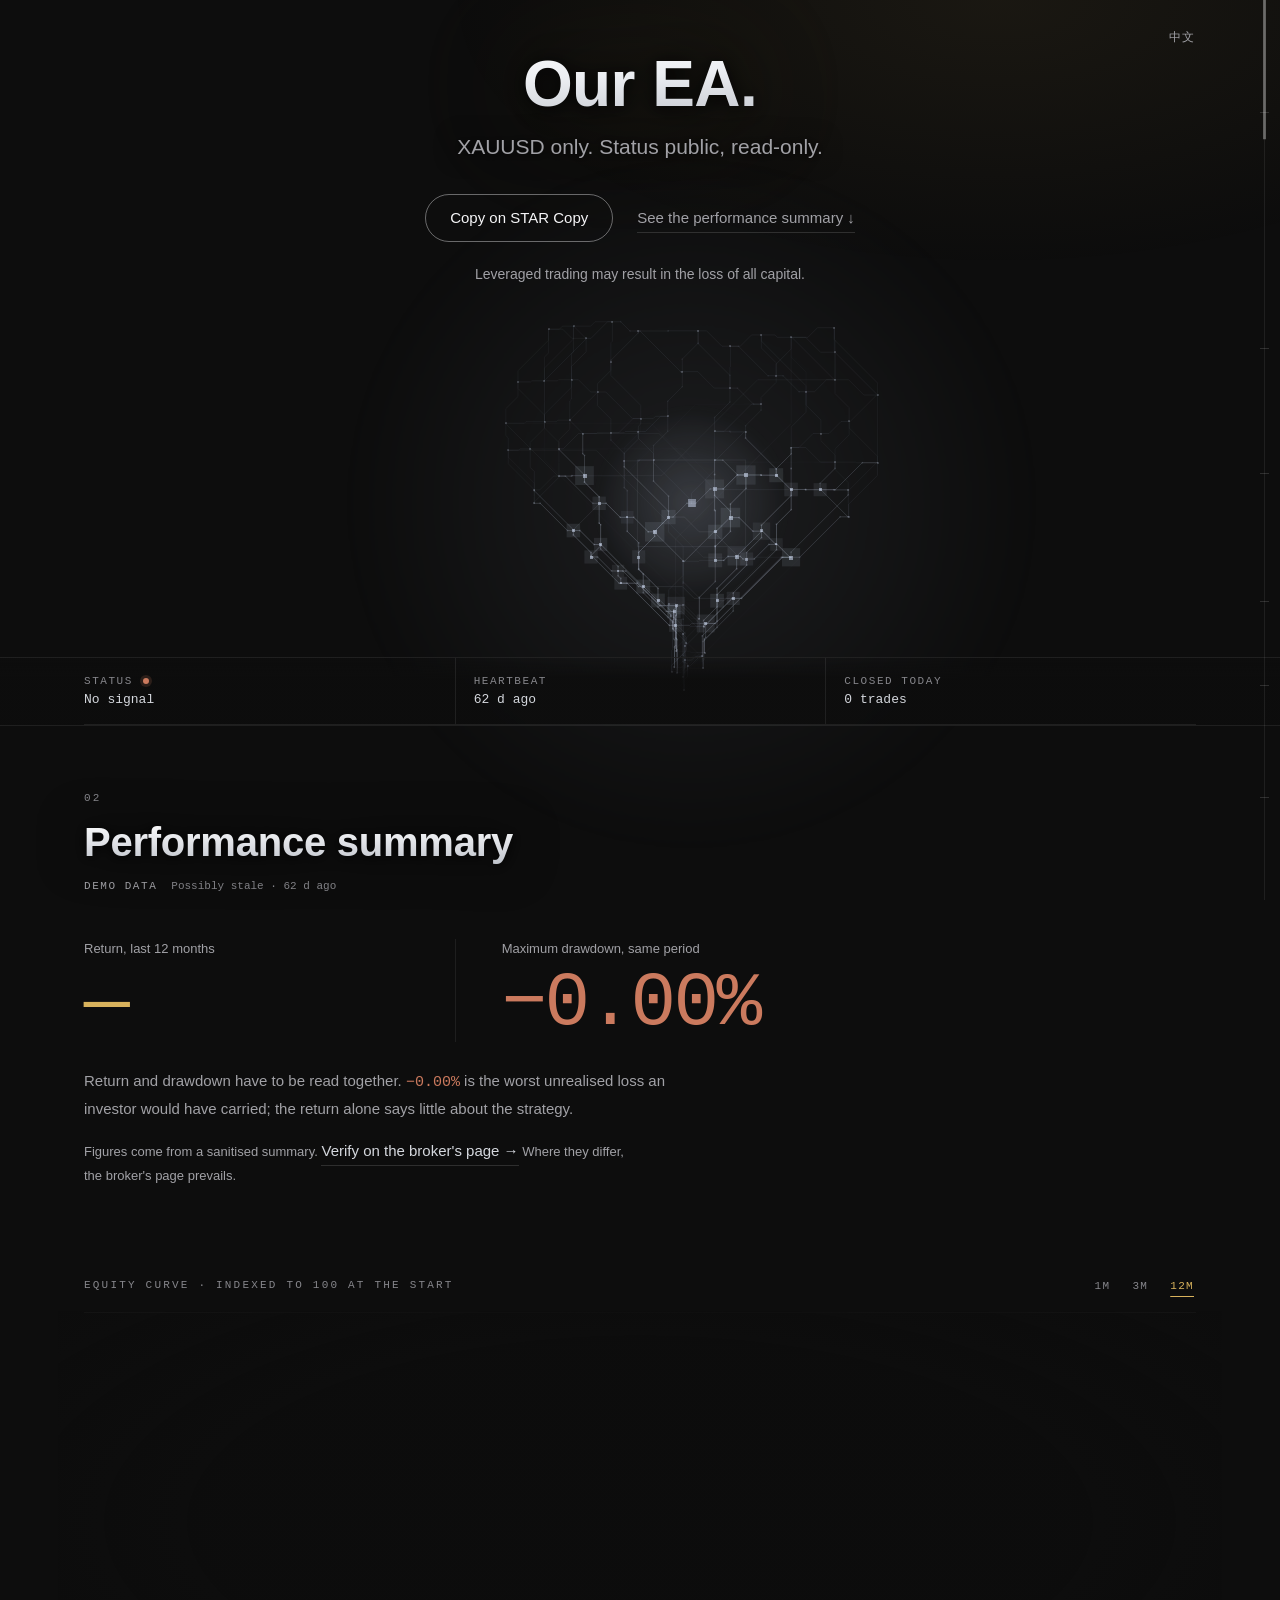
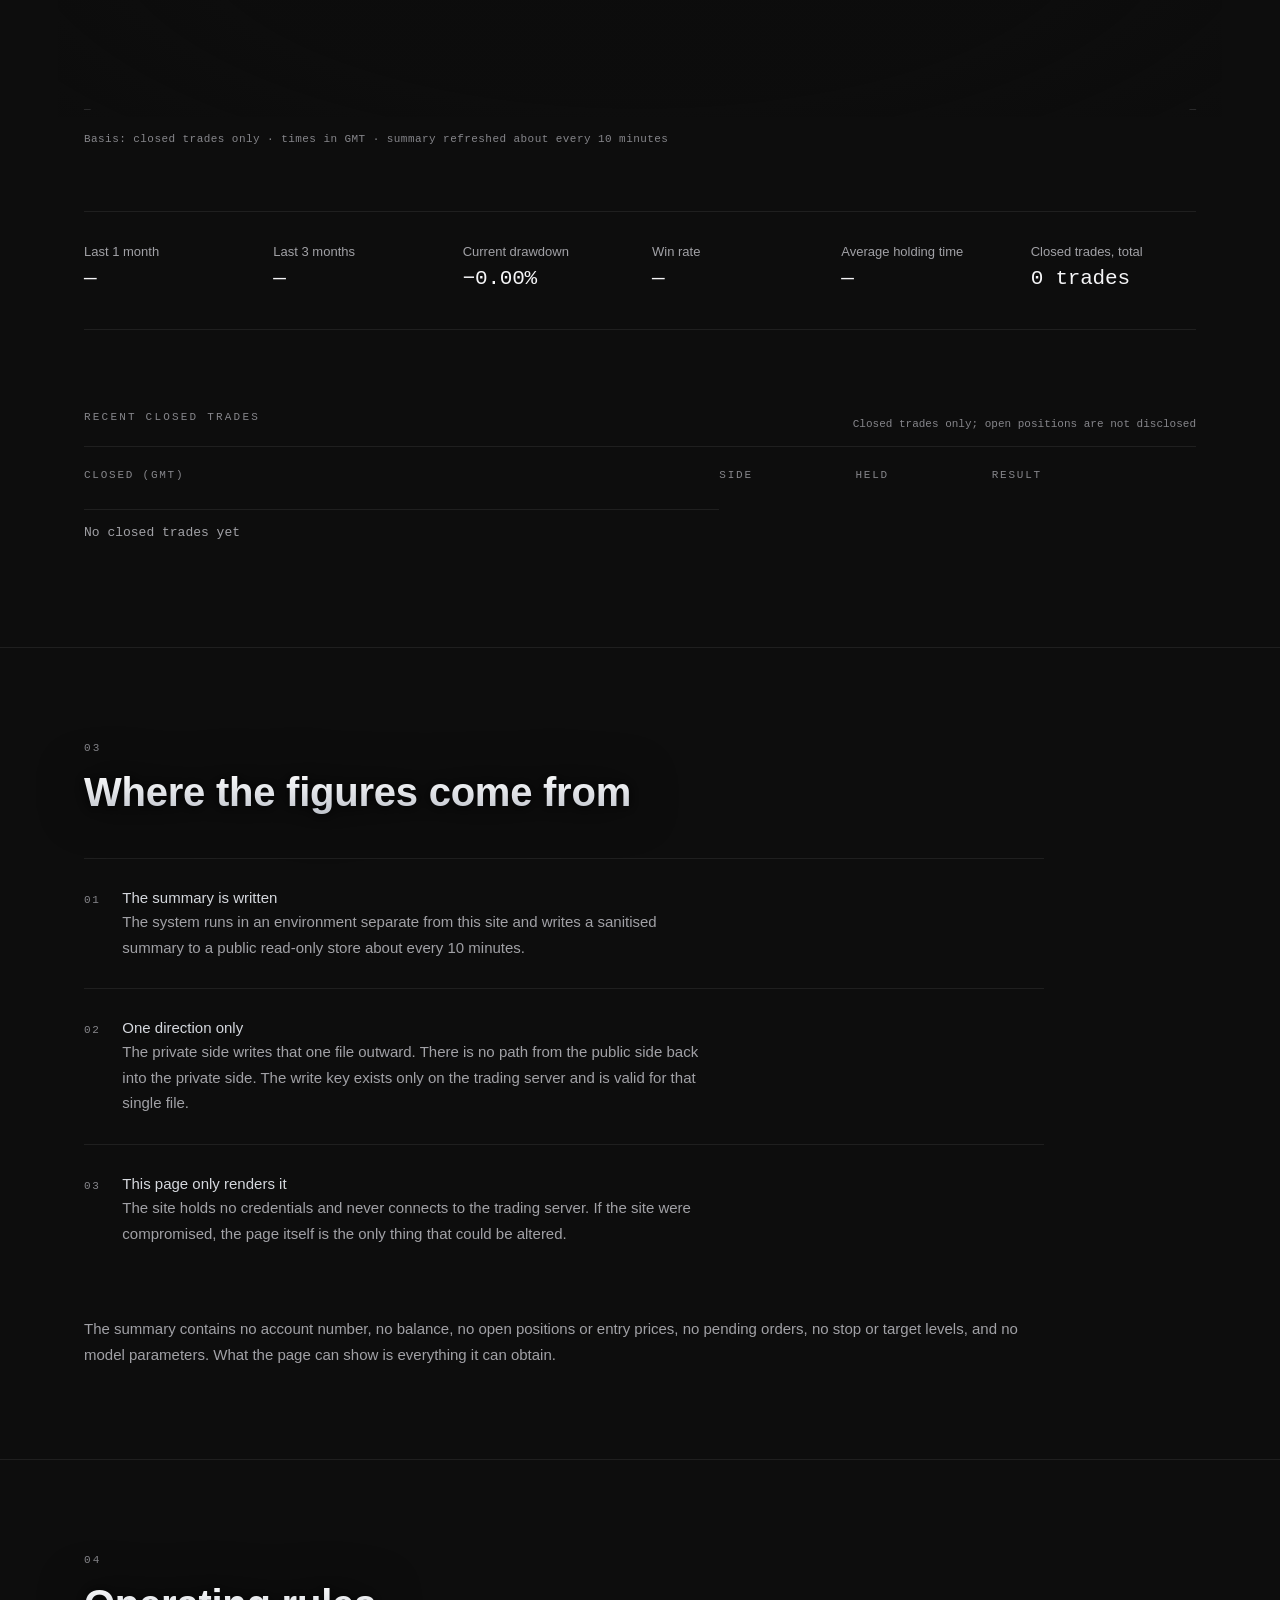
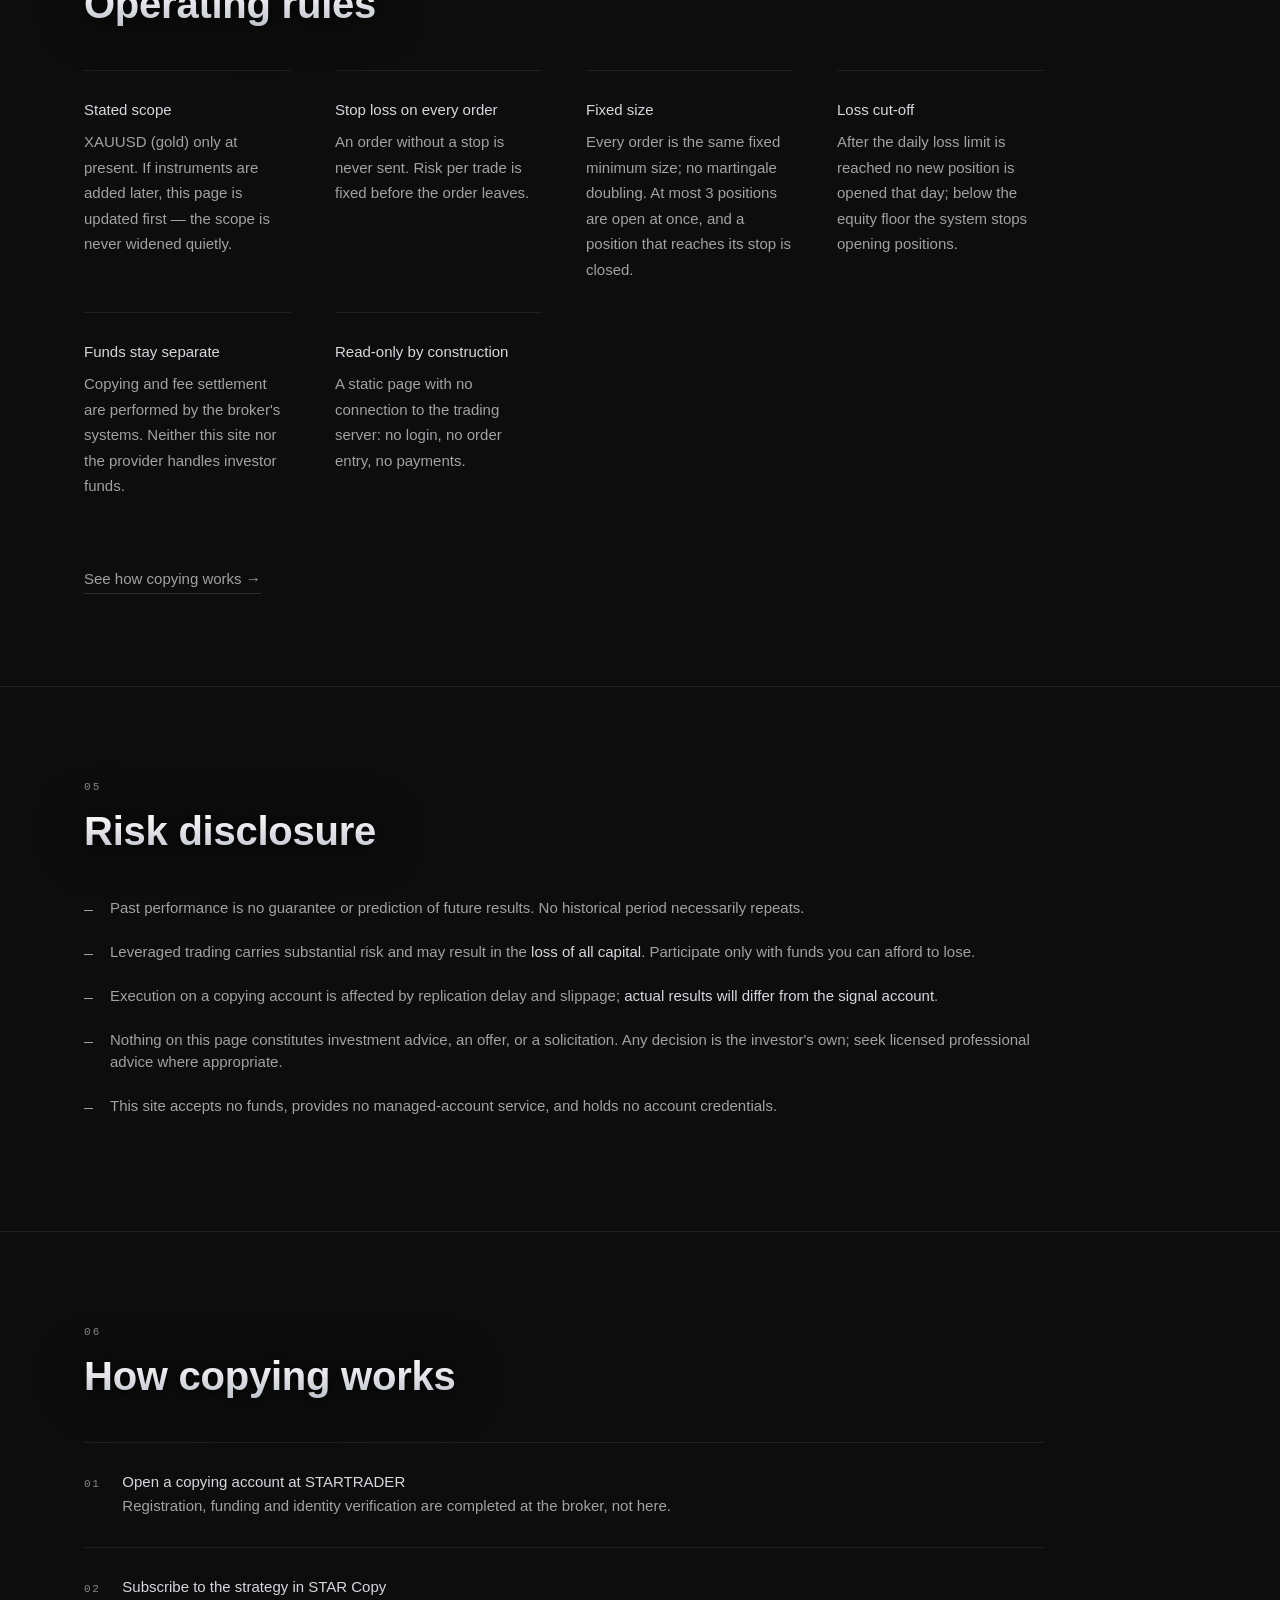
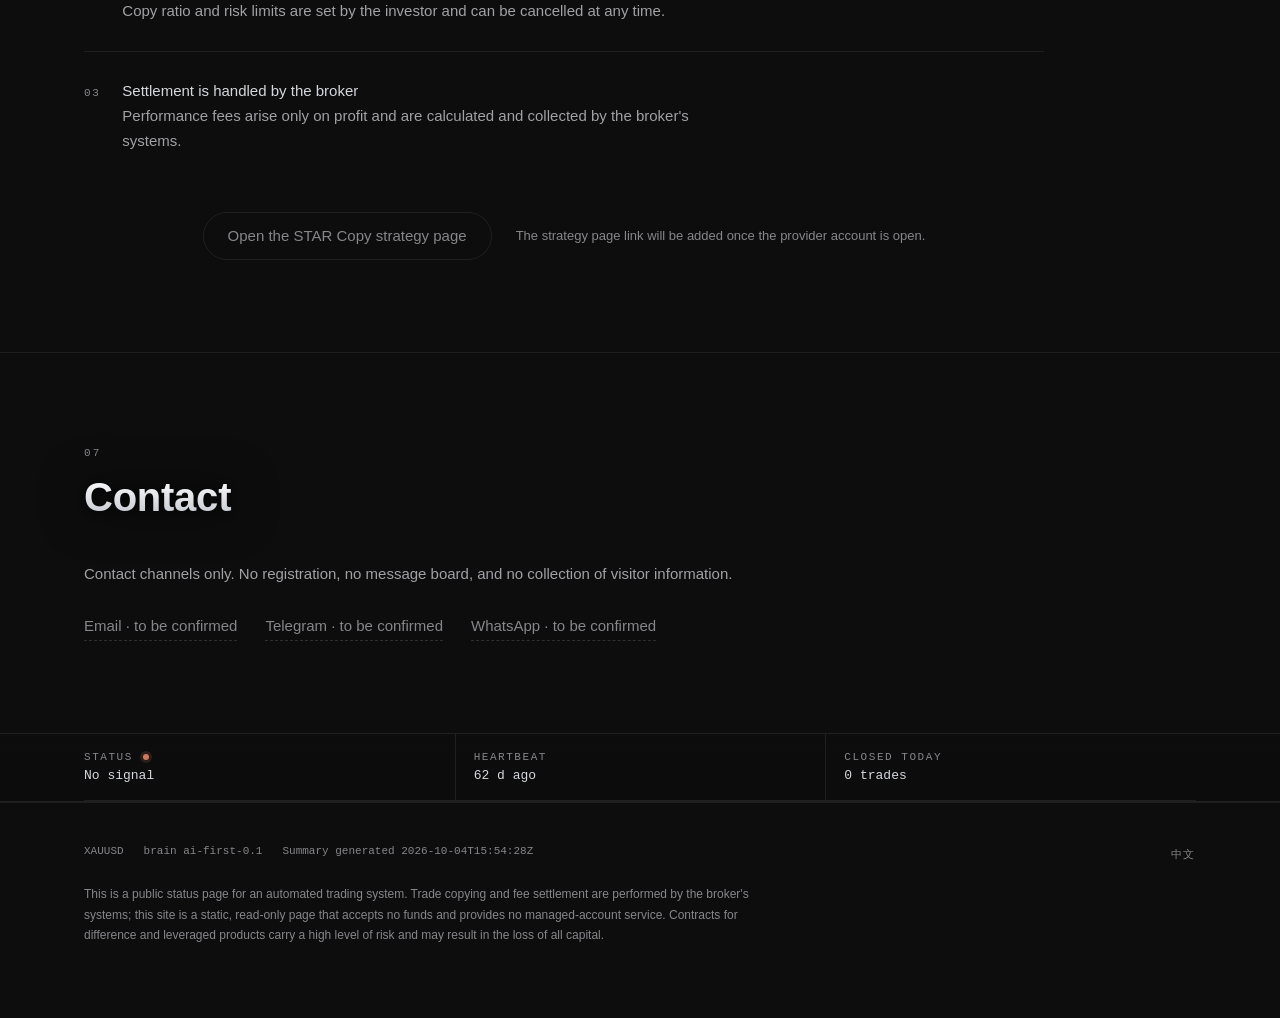
==== en/index.html @ 9f049740 "Showcase site (experimental): static page + real demo-account status Static page (zh + en), no build" ====
<!DOCTYPE html>
<html lang="en" data-status="../data/status.json">
<head>
<meta charset="utf-8">
<meta name="viewport" content="width=device-width, initial-scale=1, viewport-fit=cover">
<title>XAUUSD Automated Trading System — Status and Performance Summary</title>
<meta name="description" content="Public status page for an automated trading system that trades XAUUSD only: operating status, performance summary and copy-trading access.">
<meta name="robots" content="noindex">
<meta name="color-scheme" content="dark">
<link rel="alternate" hreflang="zh-Hans" href="https://thomas992001.github.io/rion-eawebsite/">
<link rel="alternate" hreflang="en" href="https://thomas992001.github.io/rion-eawebsite/en/">
<link rel="icon" href="data:image/svg+xml,%3Csvg xmlns='http://www.w3.org/2000/svg' viewBox='0 0 32 32'%3E%3Crect x='7' y='7' width='18' height='18' fill='none' stroke='%23e8bb4a' stroke-width='2'/%3E%3Crect x='14' y='14' width='4' height='4' fill='%23e8bb4a'/%3E%3C/svg%3E">
<meta property="og:type" content="website">
<meta property="og:site_name" content="XAUUSD Automated Trading System">
<meta property="og:title" content="Our EA.">
<meta property="og:description" content="XAUUSD only. Status public, read-only.">
<meta property="og:locale" content="en_US">
<meta property="og:locale:alternate" content="zh_CN">
<!-- 上线前改成绝对地址（见 DEPLOY.md）：og:url 与 og:image 必须是完整 https:// 链接 -->
<meta property="og:url" content="https://thomas992001.github.io/rion-eawebsite/en/">
<meta property="og:image" content="https://thomas992001.github.io/rion-eawebsite/assets/share.png">
<meta property="og:image:width" content="1200">
<meta property="og:image:height" content="630">
<meta name="twitter:card" content="summary_large_image">
<script>
/* Two safety nets, inline so they run even if assets/app.js never does:
   1. the scroll-reveal only hides content when JS is actually running;
   2. if the reveal machinery has not started in 2.5s, show everything. */
document.documentElement.className += " js is-loading";
setTimeout(function () {
  if (!window.__revealReady) document.documentElement.className += " reveal-all";
}, 2500);
</script>
<link rel="stylesheet" href="../assets/style.css">
</head>
<body>

<canvas id="core" class="net" aria-hidden="true"></canvas>
<div class="rail" id="rail" aria-hidden="true">
  <span class="rail-line"></span>
  <span class="rail-thumb"></span>
  <span class="rail-at"></span>
</div>

<main id="top">

  <section class="hero">
    <div class="wrap hero-in">
      <p class="lang-row"><a class="lang" href="../" hreflang="zh-Hans">中文</a></p>
      <h1>Our EA.</h1>
      <p class="sub">XAUUSD only. Status public, read-only.</p>

      <p class="acts">
        <a class="btn" id="heroCopyBtn" href="#follow">Copy on STAR Copy</a>
        <a class="link" href="#performance">See the performance summary ↓</a>
      </p>
      <p class="warn">Leveraged trading may result in the loss of all capital.</p>
    </div>

    <div class="strip">
      <div class="wrap strip-in">
        <div><span>Status <i id="stateDot" class="dot" aria-hidden="true"></i></span><b id="teleState">—</b></div>
        <div><span>Heartbeat</span><b id="teleBeat">—</b></div>
        <div><span>Closed today</span><b id="teleToday">—</b></div>
      </div>
    </div>
  </section>

  <section id="performance" class="s reveal">
    <div class="wrap">
      <div class="s-head">
        <p class="eyebrow">02</p>
        <h2 class="s-title">Performance summary</h2>
        <p class="s-meta"><span id="sourceBadge2" class="src">—</span><span id="updatedAgo">Updated —</span></p>
      </div>
      <noscript><p class="noscript-note">The figures below are filled in by the browser after it reads the summary file. JavaScript is disabled, so every number reads “—”. The explanations, operating rules and risk disclosure on this page are unaffected.</p></noscript>
      <p class="demo-inline" id="demoInline" hidden>The figures below are placeholder data. They are not a live or simulated trading record.</p>

      <div class="figures">
        <div class="fig stag">
          <span class="fig-k">Return, last 12 months</span>
          <span class="fig-v gold" id="ret12">—</span>
        </div>
        <div class="fig stag">
          <span class="fig-k">Maximum drawdown, same period</span>
          <span class="fig-v down" id="maxdd">—</span>
        </div>
      </div>

      <p class="bind stag">
        Return and drawdown have to be read together. <em id="bindDD">—</em> is the worst unrealised loss an
        investor would have carried; the return alone says little about the strategy.
      </p>

      <p class="verify stag">
        Figures come from a sanitised summary. <a id="verifyLink" class="link" href="#follow">Verify on the broker's page →</a>
        Where they differ, the broker's page prevails.
      </p>

      <div class="chart stag">
        <div class="chart-head">
          <span class="kicker">Equity curve · indexed to 100 at the start</span>
          <span class="seg" role="group" aria-label="Time range">
            <button type="button" data-range="21">1M</button>
            <button type="button" data-range="63">3M</button>
            <button type="button" data-range="0" class="is-on">12M</button>
          </span>
        </div>
        <div class="chart-wrap" id="chartWrap">
          <svg id="equityChart" role="img" aria-label="Equity curve"></svg>
          <div class="chart-tip" id="chartTip" hidden></div>
        </div>
        <div class="sr-only" id="chartTable"></div>
        <div class="chart-foot">
          <span id="axisStart">—</span>
          <span id="axisEnd">—</span>
        </div>
        <p class="scope">Basis: closed trades only · times in GMT · summary refreshed about every 10 minutes</p>
      </div>

      <div class="row stag">
        <div><span>Last 1 month</span><b id="ret1">—</b></div>
        <div><span>Last 3 months</span><b id="ret3">—</b></div>
        <div><span>Current drawdown</span><b id="curdd">—</b></div>
        <div><span>Win rate</span><b id="winrate">—</b></div>
        <div><span>Average holding time</span><b id="avghold">—</b></div>
        <div><span>Closed trades, total</span><b id="trades">—</b></div>
      </div>

      <div class="ledger stag">
        <div class="chart-head">
          <span class="kicker">Recent closed trades</span>
          <span class="s-meta">Closed trades only; open positions are not disclosed</span>
        </div>
        <table class="trades">
          <thead>
            <tr><th>Closed (GMT)</th><th>Side</th><th>Held</th><th class="r">Result</th></tr>
          </thead>
          <tbody id="tradesBody">
            <tr class="sk-row"><td><span class="sk"></span></td><td><span class="sk"></span></td><td><span class="sk"></span></td><td class="r"><span class="sk"></span></td></tr>
            <tr class="sk-row"><td><span class="sk"></span></td><td><span class="sk"></span></td><td><span class="sk"></span></td><td class="r"><span class="sk"></span></td></tr>
            <tr class="sk-row"><td><span class="sk"></span></td><td><span class="sk"></span></td><td><span class="sk"></span></td><td class="r"><span class="sk"></span></td></tr>
            <tr class="sk-row"><td><span class="sk"></span></td><td><span class="sk"></span></td><td><span class="sk"></span></td><td class="r"><span class="sk"></span></td></tr>
          </tbody>
        </table>
      </div>
    </div>
  </section>

  <section id="chain" class="s reveal">
    <div class="wrap">
      <div class="s-head"><p class="eyebrow">03</p>
        <h2 class="s-title">Where the figures come from</h2></div>
      <ol class="chain">
        <li class="stag"><span>01</span><div><b>The summary is written</b><p>The system runs in an environment separate from this site and writes a sanitised summary to a public read-only store about every 10 minutes.</p></div></li>
        <li class="stag"><span>02</span><div><b>One direction only</b><p>The private side writes that one file outward. There is no path from the public side back into the private side. The write key exists only on the trading server and is valid for that single file.</p></div></li>
        <li class="stag"><span>03</span><div><b>This page only renders it</b><p>The site holds no credentials and never connects to the trading server. If the site were compromised, the page itself is the only thing that could be altered.</p></div></li>
      </ol>
      <p class="note">
        The summary contains no account number, no balance, no open positions or entry prices, no pending orders,
        no stop or target levels, and no model parameters. What the page can show is everything it can obtain.
      </p>
    </div>
  </section>

  <section id="how" class="s reveal">
    <div class="wrap">
      <div class="s-head"><p class="eyebrow">04</p>
        <h2 class="s-title">Operating rules</h2></div>
      <div class="cols">
        <div class="col stag"><b>Stated scope</b><p>XAUUSD (gold) only at present. If instruments are added later, this page is updated first — the scope is never widened quietly.</p></div>
        <div class="col stag"><b>Stop loss on every order</b><p>An order without a stop is never sent. Risk per trade is fixed before the order leaves.</p></div>
        <!-- Pending Thomas's confirmation: this is a claim about strategy behaviour. -->
        <div class="col stag"><b>Fixed size</b><p>Every order is the same fixed minimum size; no martingale doubling. At most 3 positions are open at once, and a position that reaches its stop is closed.</p></div>
        <div class="col stag"><b>Loss cut-off</b><p>After the daily loss limit is reached no new position is opened that day; below the equity floor the system stops opening positions.</p></div>
        <div class="col stag"><b>Funds stay separate</b><p>Copying and fee settlement are performed by the broker's systems. Neither this site nor the provider handles investor funds.</p></div>
        <div class="col stag"><b>Read-only by construction</b><p>A static page with no connection to the trading server: no login, no order entry, no payments.</p></div>
      </div>
      <p class="next stag"><a class="link" href="#follow">See how copying works →</a></p>
    </div>
  </section>

  <section id="risk" class="s reveal">
    <div class="wrap">
      <div class="s-head"><p class="eyebrow">05</p>
        <h2 class="s-title">Risk disclosure</h2></div>
      <ul class="risks">
        <li class="stag">Past performance is no guarantee or prediction of future results. No historical period necessarily repeats.</li>
        <li class="stag">Leveraged trading carries substantial risk and may result in the <em>loss of all capital</em>. Participate only with funds you can afford to lose.</li>
        <li class="stag">Execution on a copying account is affected by replication delay and slippage; <em>actual results will differ from the signal account</em>.</li>
        <li class="stag">Nothing on this page constitutes investment advice, an offer, or a solicitation. Any decision is the investor's own; seek licensed professional advice where appropriate.</li>
        <li class="stag">This site accepts no funds, provides no managed-account service, and holds no account credentials.</li>
      </ul>
    </div>
  </section>

  <section id="follow" class="s reveal">
    <div class="wrap">
      <div class="s-head"><p class="eyebrow">06</p>
        <h2 class="s-title">How copying works</h2></div>
      <ol class="steps">
        <li class="stag"><span>01</span><div><b>Open a copying account at STARTRADER</b><p>Registration, funding and identity verification are completed at the broker, not here.</p></div></li>
        <li class="stag"><span>02</span><div><b>Subscribe to the strategy in STAR Copy</b><p>Copy ratio and risk limits are set by the investor and can be cancelled at any time.</p></div></li>
        <li class="stag"><span>03</span><div><b>Settlement is handled by the broker</b><p>Performance fees arise only on profit and are calculated and collected by the broker's systems.</p></div></li>
      </ol>
      <p class="acts">
        <a class="btn" id="copyBtn" aria-disabled="true" tabindex="-1">Open the STAR Copy strategy page</a>
        <span class="note-inline" id="copyBtnNote">The strategy page link will be added once the provider account is open.</span>
      </p>
    </div>
  </section>

  <section id="contact" class="s reveal">
    <div class="wrap">
      <div class="s-head"><p class="eyebrow">07</p>
        <h2 class="s-title">Contact</h2></div>
      <p class="lede-sm">Contact channels only. No registration, no message board, and no collection of visitor information.</p>
      <p class="chips" id="contacts">
        <span class="pending">Email · to be confirmed</span>
        <span class="pending">Telegram · to be confirmed</span>
        <span class="pending">WhatsApp · to be confirmed</span>
      </p>
    </div>
  </section>

  <!-- Read to the end: the last thing before the legal footer is that it is
       still running, not a disclaimer. Same live values as the hero strip. -->
  <div class="strip strip-end">
    <div class="wrap strip-in">
      <div><span>Status <i class="dot" data-mirror="stateDot" aria-hidden="true"></i></span><b data-mirror="teleState">—</b></div>
      <div><span>Heartbeat</span><b data-mirror="teleBeat">—</b></div>
      <div><span>Closed today</span><b data-mirror="teleToday">—</b></div>
    </div>
  </div>

</main>

<footer class="foot">
  <div class="wrap">
    <p class="foot-row">
      <span id="footSymbol">XAUUSD</span>
      <span id="footVersion">brain —</span>
      <span id="footGenerated">Summary generated —</span>
      <a class="lang" href="../" hreflang="zh-Hans">中文</a>
    </p>
    <p class="foot-legal">
      This is a public status page for an automated trading system. Trade copying and fee settlement are performed by
      the broker's systems; this site is a static, read-only page that accepts no funds and provides no managed-account
      service. Contracts for difference and leveraged products carry a high level of risk and may result in the loss of
      all capital.
    </p>
  </div>
</footer>

<script src="../assets/core.js"></script>
<script src="../assets/app.js"></script>
</body>
</html>
---- assets/style.css ----
/* RionEA99 showcase.
   Rules taken from measuring linear.app / stripe.com / numer.ai / xtxmarkets.com:
   - separation comes from space and hairlines, not from boxes (their bordered
     block ratio is 4.6–16.7%; boxes were 46.5% here before this pass)
   - hairlines are neutral white at 6–10%, never tinted with the accent colour
   - display type is large, light and tightly leaded (line-height ~1.1, not 1.3)
   - the accent colour appears a handful of times, not on every edge
   - one thing moves on its own (the module); everything else moves on input */

:root {
  /* Not pure black: bright text on #000 produces halation -- the glow that
     makes glyphs bleed -- and it is worse for astigmatic readers. Material's
     dark theme recommends #121212 for the same reason; #0d0d0d keeps more of
     the depth this page wants while taking the edge off. Contrast barely
     moves: body text goes 8.16:1 -> 7.71:1, still well past AA. */
  --ink:       #0d0d0d;
  --paper:     #f5f5f7;
  --paper-2:   #d5d8de;   /* sub-heads: bright, but not as bright as display type */
  --mute:      #a1a1a6;
  --faint:     #86868b;   /* Apple's tertiary grey */
  --rule:      rgba(245, 245, 247, 0.14);
  --rule-soft: rgba(245, 245, 247, 0.08);
  --gold:      #d8b25c;   /* 41° / 62% / 60% — gold without the signal-yellow glare */
  --gold-hi:   #e5c47a;   /* hover: brighter, not paler */
  --gold-soft: #e3cf9f;   /* champagne highlight */
  --down:      #cb7a5e;
  --wrap:      1160px;
  --font: -apple-system, BlinkMacSystemFont, "Segoe UI", "PingFang SC",
          "Hiragino Sans GB", "Microsoft YaHei", "Noto Sans SC", sans-serif;
  --mono: ui-monospace, SFMono-Regular, "SF Mono", Menlo, Consolas, monospace;
}

* { box-sizing: border-box; }
html { -webkit-text-size-adjust: 100%; scroll-behavior: smooth; }

body {
  margin: 0;
  background: var(--ink);
  color: var(--paper);
  font-family: var(--font);
  font-size: 17px;
  line-height: 1.47;
  -webkit-font-smoothing: antialiased;
  overflow-x: hidden;
}
/* The faint gold wash at the top right used to be the body's own background
   with `background-attachment: fixed`. That property is a known scroll-jank
   source in Chromium: a page containing a fixed-attachment background is
   scrolled on the main thread (kHasBackgroundAttachmentFixedObjects), and the
   main thread here is already running a 60fps canvas -- so every wheel step
   had to queue behind a frame. iOS ignores `fixed` altogether and would have
   stretched the gradient over the whole document. A fixed pseudo-element gets
   its own compositor layer: same picture, scrolled off the main thread. */
body::before {
  content: ""; position: fixed; inset: 0; z-index: -1; pointer-events: none;
  background: radial-gradient(70% 48% at 78% 0%, rgba(200, 163, 80, .07), transparent 62%);
}

@media (prefers-reduced-motion: reduce) {
  html { scroll-behavior: auto; }
  *, *::before, *::after { animation: none !important; transition-duration: .001ms !important; }
  .reveal, .stag, .hero-in > * { opacity: 1 !important; transform: none !important; }
}

a { color: inherit; text-decoration: none; }
h1, h2, h3 { margin: 0; font-weight: 400; }
p { margin: 0; }
em { font-style: normal; color: var(--paper-2); }

.wrap { width: 100%; max-width: var(--wrap); margin: 0 auto; padding: 0 24px; }

/* small monospace labels do the work that boxes used to do */
.kicker {
  font-family: var(--mono); font-size: 11px; font-weight: 400;
  letter-spacing: .2em; text-transform: uppercase; color: var(--faint);
}

/* ---------- status dot and labels (the top bar is gone) ---------- */
.src { font-family: var(--mono); font-size: 11px; letter-spacing: .14em; color: var(--mute); }
/* LIVE is the real thing, so it carries the brand colour; BACKTEST is the
   category most easily mistaken for real, so it is flagged, not celebrated */
.src.is-live { color: var(--gold); }
.src.is-demo { color: var(--mute); }
.src.is-backtest { color: var(--down); }
.lang {
  font-family: var(--mono); font-size: inherit; letter-spacing: .14em;
  color: var(--faint); border-bottom: 1px solid transparent;
  transition: color .2s ease, border-color .2s ease;
}
.lang:hover { color: var(--gold); border-color: var(--gold); }
.foot-row .lang { margin-left: auto; font-size: 11px; display: inline-block; padding: 4px 0; }
.kicker .lang { color: var(--mute); }
/* An English reader landing on a Chinese page needs this before anything
   else, and at 11px in the faintest grey it sat at the bottom of what can be
   found without searching. One point larger and one tier brighter: still a
   corner detail to everyone who does not need it, findable by the one who does.
   It is in the conventional place, which is most of what discoverability is. */
.lang-row {
  display: flex; justify-content: flex-end; align-items: center;
  height: 24px; font-size: 12px; margin-right: -10px;
}
.lang-row .lang { color: var(--mute); }
.lang-row .lang { display: inline-block; line-height: 24px; padding: 0 10px; }

.dot {
  display: inline-block; width: 6px; height: 6px; border-radius: 50%;
  background: var(--faint); vertical-align: middle; margin-left: 2px;
}
.dot.is-online { background: var(--gold); animation: beat 3s ease-out infinite; }
.dot.is-idle { background: var(--mute); }
.dot.is-halted { background: var(--down); }
.dot.is-lost { background: var(--down); box-shadow: 0 0 0 3px rgba(203, 122, 94, .16); }
@keyframes beat {
  0%   { box-shadow: 0 0 0 0 rgba(200, 163, 80, .45); }
  70%  { box-shadow: 0 0 0 7px rgba(200, 163, 80, 0); }
  100% { box-shadow: 0 0 0 0 rgba(200, 163, 80, 0); }
}

/* ---------- hero ---------- */
.hero {
  position: relative; display: flex; flex-direction: column;
  padding-top: 26px;
}
/* the net is the page's background, fixed behind everything */
.net { position: fixed; inset: 0; z-index: 0; pointer-events: none; }
/* Hidden only while JS is running, because JS is what will reveal it: core.js
   adds .is-lit once it knows the real state, or after 1.2s regardless. Without
   the .js gate a browser with scripting off would get a permanently blank hero. */
.js .net { opacity: 0; transition: opacity .4s ease; }
.js .net.is-lit { opacity: 1; }
@media (prefers-reduced-motion: reduce) { .js .net { transition: none; } }
/* everything else sits above it; the top bar keeps its own sticky stacking */
main, .foot { position: relative; z-index: 1; }
.hero-in { position: relative; z-index: 2; text-align: center; padding-bottom: 372px; }
.hero-in > * { opacity: 0; animation: rise .95s cubic-bezier(.2, .7, .2, 1) forwards; }
.hero-in > *:nth-child(1) { animation-delay: .06s; }
.hero-in > *:nth-child(2) { animation-delay: .16s; }
.hero-in > *:nth-child(3) { animation-delay: .30s; }
.hero-in > *:nth-child(4) { animation-delay: .44s; }
.hero-in > *:nth-child(5) { animation-delay: .54s; }
.hero-in > *:nth-child(6) { animation-delay: .64s; }
@keyframes rise { from { opacity: 0; transform: translate3d(0, 18px, 0); } to { opacity: 1; transform: none; } }

h1 {
  margin: 0 0 14px;
  font-size: clamp(38px, 6.6vw, 64px);
  font-weight: 600;
  line-height: 1.07;
  letter-spacing: -0.009em;
  text-wrap: balance;
  /* not flat white: a shallow top-to-bottom fall from white to silver, and a
     dark halo that pushes the net's traces away from the glyph edges */
  background: linear-gradient(177deg, #ffffff 0%, #eceef2 42%, #b3b7c0 100%);
  -webkit-background-clip: text; background-clip: text;
  color: transparent;
  filter: drop-shadow(0 2px 9px rgba(0, 0, 0, .9))
          drop-shadow(0 0 34px rgba(0, 0, 0, .7))
          drop-shadow(0 0 60px rgba(200, 163, 80, .12));
}
@supports not (background-clip: text) { h1 { color: #f0f1f4; } }
/* measured on apple.com.cn: CJK display type is 600 weight, line-height 1.09,
   letter-spacing 0 — the negative tracking Latin wants would crowd it */
html[lang^="zh"] h1 { letter-spacing: 0; line-height: 1.09; }
html[lang^="zh"] .risks li,
html[lang^="zh"] .col p,
html[lang^="zh"] .steps p,
html[lang^="zh"] .chain p,
html[lang^="zh"] .note,
html[lang^="zh"] .bind { line-height: 1.72; }
.quiet { color: var(--mute); }
.sub {
  font-size: clamp(19px, 2.1vw, 21px); line-height: 1.43; color: var(--mute);
  max-width: 30em; margin: 0 auto 32px;
  text-shadow: 0 1px 10px rgba(0, 0, 0, .95), 0 0 26px rgba(0, 0, 0, .7);
}

/* Measured against the rest of the page, this line came last: 12px in the
   faintest grey gave it a visual weight (luminance x size) of 2.9, against 4.7
   for body copy and 34.7 for the headline -- the lowest of anything on the
   first screen, for the only early risk signal there is. 15px in --mute puts
   it at 5.4, just above body copy, where a leveraged-trading warning belongs.
   Contrast goes from 5.80:1 to 8.16:1 at the same time. */
.warn { margin-top: 22px; font-size: 14px; color: var(--mute); }
.lede-sm { color: var(--mute); font-size: 15px; max-width: 44em; }
.acts { display: flex; flex-wrap: wrap; align-items: center; justify-content: center; gap: 14px 24px; margin-top: 30px; }
.acts .link { color: var(--mute); }
.acts .link:hover { color: var(--paper); }
/* the one mid-page path to the action; a link so the primary button stays
   the only button */
.next { margin-top: 36px; font-size: 15px; }
.next .link { color: var(--mute); }
.next .link:hover { color: var(--paper); }
/* the closing beat, before the legal footer: same strip as the hero, so the
   last impression is the same live readout the page opened with */
.strip-end { border-bottom: 1px solid var(--rule-soft); }

.btn {
  display: inline-flex; align-items: center; justify-content: center;
  height: 48px; padding: 0 24px;
  border-radius: 999px; color: var(--paper);
  /* 48px height matches Stripe's primary CTA exactly, so the size is not the
     problem; weight and padding were. Measured: Apple 14px/400 with 21px
     padding, Stripe 16px/400 with 24px. At 500 this was the heaviest of the
     three on both counts. */
  font-size: 15px; font-weight: 400;
  /* Outlined, not filled. The off-white fill was the brightest object on the
     first screen -- brighter than the heart it sits above, which is the thing
     the screen is for. Apple's buttons on a dark product page are a line of
     text; the product owns the light. This keeps the pill (still unmistakably
     the one button) and gives the brightness back to the heart. Border at
     40% white: 3.4:1 against the page, over the 3:1 a control boundary needs. */
  background: transparent;
  border: 1px solid rgba(245, 245, 247, .40);
  transition: border-color .2s ease, background .2s ease, transform .2s ease;
}
.btn:hover {
  border-color: rgba(245, 245, 247, .75);
  background: rgba(245, 245, 247, .05);
  transform: translateY(-1px);
}
.btn:active { transform: translateY(0); }
.btn[aria-disabled="true"] {
  border-color: var(--rule-soft); color: var(--faint); background: transparent; cursor: not-allowed;
}
.btn[aria-disabled="true"]:hover { transform: none; border-color: var(--rule-soft); background: transparent; }
.link {
  display: inline-block; color: var(--paper-2); font-size: 15px;
  border-bottom: 1px solid var(--rule); padding: 3px 0;
  transition: color .2s ease, border-color .2s ease;
}
.link:hover { color: var(--gold); border-color: var(--gold); }

/* the status strip: hairlines, no container */
.strip {
  position: relative; z-index: 2; margin-top: 0;
  border-top: 1px solid var(--rule-soft);
  /* the net runs behind this band; fade it out so the labels stay readable */
  background: linear-gradient(180deg, rgba(13, 13, 13, 0), rgba(13, 13, 13, .88) 30%, rgba(13, 13, 13, .88));
}
.strip-in { display: grid; grid-template-columns: repeat(3, 1fr); }
.strip-in > div {
  padding: 15px 18px; border-bottom: 1px solid var(--rule-soft);
  display: flex; flex-direction: column; gap: 1px; min-width: 0;
}
.strip-in > div:first-child { padding-left: 0; }
.strip-in > div + div { border-left: 1px solid var(--rule-soft); }
.strip-in span {
  font-family: var(--mono); font-size: 11px; letter-spacing: .14em;
  text-transform: uppercase; color: var(--faint);
  white-space: nowrap; overflow: hidden; text-overflow: ellipsis;
}
.strip-in b {
  font-family: var(--mono); font-size: 13px; font-weight: 400; color: var(--paper-2);
  white-space: nowrap; overflow: hidden; text-overflow: ellipsis;
  transition: color .4s ease;
}
.strip-in b.is-upd { color: var(--gold); }

/* ---------- sections ---------- */
.s { padding: 92px 0; border-top: 1px solid var(--rule-soft); }
#performance { padding-top: 64px; }
/* Apple's opener (small eyebrow, large title) but left-ranged: the content
   below is tables and figures, and scanning them needs a left rail */
.s-head { margin-bottom: 44px; }
.eyebrow {
  font-family: var(--mono); font-size: 11px; letter-spacing: .2em;
  color: var(--faint); margin-bottom: 14px;
}
.s-title {
  font-size: clamp(28px, 3.6vw, 40px); font-weight: 600;
  line-height: 1.1; letter-spacing: -0.006em;
  background: linear-gradient(180deg, #ffffff 0%, #e4e6ea 46%, #bfc3cb 100%);
  -webkit-background-clip: text; background-clip: text;
  color: transparent;
  filter: drop-shadow(0 1px 6px rgba(0, 0, 0, .85)) drop-shadow(0 0 22px rgba(0, 0, 0, .6));
}
@supports not (background-clip: text) { .s-title { color: #eceef2; } }
html[lang^="zh"] .s-title { letter-spacing: 0; line-height: 1.16; }
.s-meta {
  display: flex; align-items: baseline; gap: 14px;
  margin-top: 14px; font-family: var(--mono); font-size: 11px; color: var(--faint);
}
/* The explanatory copy -- where the figures come from, what the system will
   and will not do, how copying works -- was 13px on a desktop: one pixel above
   the legal footer, three below the headings. Text set at fine-print size is
   read as fine print, which is the exact opposite of what this copy is for.
   15px is a clear step above the footer and matches what a phone already gets.
   Line lengths stay in the CJK comfort band (~40 characters). */
.note { margin-top: 42px; max-width: 40em; font-size: 15px; line-height: 1.7; color: var(--mute); }

/* the drawdown restated inside a sentence, so the two numbers cannot be
   mentally separated; and a demo marker sitting with the numbers, not only
   in a banner people have learned to skip */
.bind {
  margin-top: 26px; max-width: 42em; font-size: 15px; color: var(--mute); line-height: 1.72;
}
.bind em { color: var(--down); font-family: var(--mono); font-size: 15px; }
.verify { margin-top: 16px; max-width: 42em; font-size: 13px; color: var(--mute); }
.demo-inline {
  margin-bottom: 22px; font-size: 15px; color: var(--mute);
  padding-left: 13px; border-left: 2px solid rgba(200, 163, 80, .55);
}
.demo-inline[hidden] { display: none; }
.note-inline { font-size: 13px; color: var(--faint); }

/* how the numbers are counted, stated before the numbers */
.scope {
  margin: 14px 0 0; font-family: var(--mono); font-size: 11px;
  letter-spacing: .04em; color: var(--faint);
}

.js .reveal { opacity: 0; transition: opacity .5s ease; }
.reveal.is-in { opacity: 1; }
.js .stag { opacity: 0; transform: translate3d(0, 14px, 0); transition: opacity .8s ease, transform .8s cubic-bezier(.2, .7, .2, 1); }
/* if the reveal machinery never started, show everything rather than nothing */
.reveal-all .reveal, .reveal-all .stag { opacity: 1 !important; transform: none !important; }
.is-in .stag { opacity: 1; transform: none; }
.is-in .stag:nth-child(1) { transition-delay: .04s; }
.is-in .stag:nth-child(2) { transition-delay: .12s; }
.is-in .stag:nth-child(3) { transition-delay: .20s; }
.is-in .stag:nth-child(4) { transition-delay: .28s; }
.is-in .stag:nth-child(5) { transition-delay: .36s; }
.is-in .stag:nth-child(6) { transition-delay: .44s; }

/* ---------- the two numbers ---------- */
.figures { display: grid; grid-template-columns: 1fr; gap: 34px 0; }
.fig { display: flex; flex-direction: column; gap: 8px; }
.fig-k { font-size: 13px; color: var(--mute); }
.fig-v {
  font-family: var(--mono); font-size: clamp(40px, 8.4vw, 76px); font-weight: 400;
  line-height: 1; letter-spacing: -0.035em; font-variant-numeric: tabular-nums;
}
.fig-v.gold { color: var(--gold); }
.fig-v.down { color: var(--down); }

/* ---------- chart ---------- */
.chart { margin-top: 88px; }
.chart-head {
  display: flex; flex-wrap: wrap; align-items: center; justify-content: space-between;
  gap: 12px; padding-bottom: 14px; border-bottom: 1px solid var(--rule-soft);
}
/* Tinted pills were the one component that looked borrowed from a dashboard.
   Everything else on this page marks state with a hairline, not a fill -- the
   language link, the focus ring, the rules between rows -- so the switcher
   does the same: text, and a one-pixel underline under the active one. Gold
   stays: the current range is one of the three things gold is allowed to mean. */
.seg { display: inline-flex; gap: 18px; }
.seg button {
  appearance: none; -webkit-appearance: none; background: none; border: 0; cursor: pointer;
  font-family: var(--mono); font-size: 11px; letter-spacing: .12em;
  color: var(--faint); padding: 6px 2px;
  text-decoration: underline; text-decoration-color: transparent;
  text-decoration-thickness: 1px; text-underline-offset: 7px;
  transition: color .2s ease, text-decoration-color .2s ease;
}
.seg button:hover { color: var(--mute); }
.seg button.is-on { color: var(--gold); text-decoration-color: var(--gold); }
/* pan-y, not auto: the crosshair is driven by pointermove, and with `auto` a
   finger dragging sideways across the curve is swallowed by the browser's own
   scroll gesture -- so on a phone the readout that a desktop gets on hover
   simply never appeared. Vertical drags still scroll the page. */
.chart-wrap {
  position: relative; height: 240px; margin-top: 18px;
  touch-action: pan-y; -webkit-user-select: none; user-select: none;
}
/* hold the background net back behind the curve, with no hard edge */
.chart-wrap::before {
  content: ""; position: absolute; inset: -20px -26px -26px -26px; pointer-events: none;
  background: radial-gradient(88% 104% at 50% 52%,
    rgba(13, 13, 13, .95) 42%, rgba(13, 13, 13, .62) 76%, rgba(13, 13, 13, 0) 100%);
}
#equityChart { position: absolute; inset: 0; width: 100%; height: 100%; display: block; z-index: 1; }
.chart-foot {
  display: flex; justify-content: space-between; margin-top: 10px;
  font-family: var(--mono); font-size: 11px; color: var(--faint);
}
.chart-tip[hidden] { display: none; }
.chart-tip {
  position: absolute; z-index: 3; pointer-events: none;
  display: flex; flex-direction: column;
  padding: 8px 11px; background: #212124; border-left: 2px solid var(--gold);
  font-family: var(--mono); font-size: 11px; line-height: 1.55; white-space: nowrap;
}
.tip-d { color: var(--faint); }
.tip-v { color: var(--gold-soft); }
.tip-dd { color: var(--down); }

/* ---------- secondary numbers ---------- */
.row {
  display: grid; grid-template-columns: repeat(2, 1fr); gap: 30px 20px;
  margin-top: 64px; padding: 30px 0 34px;
  border-top: 1px solid var(--rule-soft); border-bottom: 1px solid var(--rule-soft);
}
.row > div { display: flex; flex-direction: column; gap: 3px; }
.row > div span { font-size: 13px; color: var(--mute); }
.row > div b {
  font-family: var(--mono); font-size: 21px; font-weight: 400;
  letter-spacing: -0.01em; font-variant-numeric: tabular-nums;
}

/* ---------- ledger ---------- */
.ledger { margin-top: 72px; }
.trades { width: 100%; border-collapse: collapse; margin-top: 4px; }
.trades th {
  font-family: var(--mono); font-size: 11px; font-weight: 400;
  letter-spacing: .16em; text-transform: uppercase; color: var(--faint);
  text-align: left; padding: 16px 0 12px;
}
.trades td {
  font-family: var(--mono); font-size: 13px; color: var(--mute);
  padding: 13px 0; border-top: 1px solid var(--rule-soft);
}
.trades tbody tr { opacity: 0; animation: rise .5s cubic-bezier(.2, .7, .2, 1) forwards; animation-delay: calc(var(--i, 0) * 45ms); }
.trades tbody tr:hover td { color: var(--paper-2); }
.r { text-align: right; }
.buy { color: var(--paper-2); }
.sell { color: var(--mute); }
.pos { color: var(--gold-soft); }
.neg { color: var(--down); }

/* ---------- columns, steps, risks, contacts ---------- */
.cols { display: grid; grid-template-columns: 1fr; }
.col { padding: 26px 0; border-top: 1px solid var(--rule-soft); }
.col b { display: block; font-size: 15px; font-weight: 500; margin-bottom: 8px; color: var(--paper-2); }
.col p { font-size: 15px; line-height: 1.7; color: var(--mute); max-width: 26em; }

.steps, .chain { list-style: none; margin: 0; padding: 0; }
.steps li, .chain li { display: flex; gap: 22px; padding: 28px 0; border-top: 1px solid var(--rule-soft); }
.steps li > span, .chain li > span {
  font-family: var(--mono); font-size: 11px; letter-spacing: .14em;
  color: var(--faint); padding-top: 5px; flex: none;
}
.steps b, .chain b { display: block; font-size: 15px; font-weight: 500; color: var(--paper-2); }
.steps p, .chain p { font-size: 15px; line-height: 1.7; color: var(--mute); max-width: 40em; }

.risks { list-style: none; margin: 0; padding: 0; max-width: 48em; }
.risks li {
  position: relative; padding: 0 0 22px 26px;
  font-size: 15px; color: var(--mute);
}
.risks li::before {
  content: ""; position: absolute; left: 0; top: 13px;
  width: 9px; height: 1px; background: var(--mute);
}

.chips { display: flex; flex-wrap: wrap; gap: 10px 28px; margin-top: 30px; font-size: 15px; }
.chips a { border-bottom: 1px solid var(--rule); padding-bottom: 3px; transition: color .2s ease, border-color .2s ease; }
.chips a:hover { color: var(--gold); border-color: var(--gold); }
.chips .pending { color: var(--faint); border-bottom: 1px dashed var(--rule); padding-bottom: 3px; }

/* ---------- foot ---------- */
.foot { padding: 40px 0 72px; border-top: 1px solid var(--rule-soft); }
.foot-row {
  display: flex; flex-wrap: wrap; gap: 20px; margin-bottom: 16px;
  font-family: var(--mono); font-size: 11px; color: var(--faint);
}
.foot-legal { font-size: 12px; color: var(--faint); max-width: 56em; line-height: 1.72; }

/* ---------- wider screens ---------- */
@media (min-width: 720px) {
  .row { grid-template-columns: repeat(3, 1fr); gap: 34px 24px; }
  .cols { grid-template-columns: repeat(2, 1fr); column-gap: 40px; }
  .col { padding: 28px 0 30px; }
  .chart-wrap { height: 300px; }
  .figures { grid-template-columns: repeat(2, 1fr); align-items: end; }
  .fig + .fig { padding-left: 46px; border-left: 1px solid var(--rule-soft); }
  .fig-note { grid-column: 1 / -1; margin-top: 12px; }
}
@media (min-width: 1000px) {
  .row { grid-template-columns: repeat(6, 1fr); gap: 0 24px; }
  .cols { grid-template-columns: repeat(4, 1fr); column-gap: 44px; }
  .chart-wrap { height: 360px; }
  .figures { grid-template-columns: 1fr 1fr 1fr; }
  .fig-note { grid-column: 3; margin-top: 0; padding-left: 46px; }
}

/* ---------- phones (kept last: these override the base rules) ---------- */
/* ---------- scroll snap ----------
   A flick should come to rest on a section rather than halfway between two.

   `proximity`, never `mandatory`: section 02 is 1.86 screens on a desktop and
   2.49 on a phone, and mandatory snapping would drag the reader around while
   they are trying to read the figures -- the one screen where that is least
   forgivable. Proximity only engages when the scroll settles near a boundary,
   so a long section still scrolls freely.

   The scroll is never hijacked in JS. Intercepting the wheel breaks keyboard
   paging, find-in-page and dragging the scrollbar, and it makes some people
   motion sick; no amount of polish is worth that. */
/* Which blocks become pages is decided at runtime (see pageSnap in app.js):
   the blocks are not all one height and they reflow with the viewport, so a
   hand-picked list is wrong on some screen somewhere. Until JS has chosen,
   and whenever it cannot find a safe set, this stays `proximity`. */
/* No scrollbar. It also reclaims the gutter, which is why the page used to
   report a scrollWidth 6px wider than its clientWidth. Scrolling itself is
   untouched: wheel, trackpad, touch, keyboard and find-in-page all work, and
   the snap points below are the wayfinding the bar used to provide. */
/* The progress rail that replaces it. Hiding the scrollbar took away the one
   thing telling a reader how far through a 5700px page they are, and with the
   scroll damped and nothing snapping there is no other cue left.

   A bare bar would give the position back and nothing else. The page is
   already built as numbered sections, so the rail carries that structure: a
   hairline the whole document sits on, a tick where each section begins, and
   the number of the section being read. It answers "how far" and "how much is
   left" and "which part is this" with one glance, and it is gone a second
   after the scrolling stops.

   Neutral throughout. Gold on this page means live, actionable or positive --
   wayfinding is none of those, and a fourth use would start to dilute it. */
.rail {
  position: fixed; top: 0; right: 0; width: 52px; height: 100vh;
  z-index: 3; pointer-events: none;
  opacity: 0; transition: opacity .5s ease;
}
.rail.is-on { opacity: 1; transition-duration: .18s; }

.rail-line {                                  /* the whole document */
  position: absolute; top: 0; right: 15px; width: 1px; height: 100%;
  background: var(--rule-soft);
}
.rail-tick {                                  /* where each section begins */
  position: absolute; right: 11px; width: 9px; height: 1px;
  background: var(--rule);
}
.rail-thumb {                                 /* the part on screen */
  position: absolute; top: 0; right: 14px; width: 3px; height: 100vh;
  background: var(--paper); opacity: .34;
  transform-origin: top; will-change: transform;
}
.rail-at {                                    /* the section being read */
  position: absolute; top: 0; right: 26px;
  font-family: var(--mono); font-size: 10px; letter-spacing: .16em;
  line-height: 14px; color: var(--faint);
  white-space: nowrap; will-change: transform;
}

@media (prefers-reduced-motion: reduce) { .rail { transition: none; } }
/* a phone has no room beside the column, and no cursor to explain the rail */
@media (max-width: 640px) {
  .rail { width: 10px; }
  .rail-line, .rail-tick, .rail-at { display: none; }
  .rail-thumb { right: 3px; width: 2px; }
}

html { scrollbar-width: none; -ms-overflow-style: none; }
html::-webkit-scrollbar, body::-webkit-scrollbar { width: 0; height: 0; display: none; }

html { scroll-snap-type: y proximity; }
html.snap-pages { scroll-snap-type: y mandatory; }
.snap { scroll-snap-align: start; }
/* No `scroll-snap-stop: always`. With 12 pages on a phone it forced a stop on
   every flick, so the page jumped constantly and there is no CSS property that
   slows a snap down -- the duration is the browser's. Without it a gentle
   flick still lands on the next page and a firmer one can travel. */
@media (prefers-reduced-motion: reduce) {
  html, html.snap-pages { scroll-snap-type: none; }
}

/* ---------- loading state ----------
   Before the summary lands every figure reads "—". That is the page's honest
   "no data" mark, and it is right for a browser with no scripts -- but on a
   slow connection it is also the first thing anyone sees, for a second or
   two, and it reads as broken rather than arriving. While the first fetch is
   in flight the fields hold their shape as faint blocks instead, sized in em
   to roughly what will land in them, so nothing jumps when it does. They
   breathe on the same slow rhythm as everything else here; under reduced
   motion they hold still. Gated on .js: no scripts, no skeletons, just the
   honest dashes. app.js drops the class on the first render, on the cached
   path, on total failure, and by a timer if none of those ever happen. */
.js.is-loading #ret12,        .js.is-loading #maxdd,
.js.is-loading #teleState,    .js.is-loading #teleBeat,   .js.is-loading #teleToday,
.js.is-loading [data-mirror], .js.is-loading .row b,      .js.is-loading #bindDD,
.js.is-loading #updatedAgo,   .js.is-loading #sourceBadge2,
.js.is-loading #axisStart,    .js.is-loading #axisEnd,
.js.is-loading #footVersion,  .js.is-loading #footGenerated,
.js.is-loading .sk {
  display: inline-block; vertical-align: middle;
  color: transparent !important; background: var(--rule);
  border-radius: 3px; min-width: 4.5em; height: 1em;
  animation: breathe 2.4s ease-in-out infinite;
}
.js.is-loading #ret12, .js.is-loading #maxdd { min-width: 4.4em; height: .82em; }
.js.is-loading .row b { min-width: 4em; height: .9em; }
.js.is-loading #bindDD { min-width: 3.6em; height: .95em; }
.js.is-loading #updatedAgo, .js.is-loading #sourceBadge2 { min-width: 6em; }
.js.is-loading #axisStart, .js.is-loading #axisEnd { min-width: 6.5em; }
.js.is-loading #footVersion, .js.is-loading #footGenerated { min-width: 9em; }
.js.is-loading .sk { min-width: 5em; }
.js.is-loading td:nth-child(2) .sk { min-width: 3em; }
.js.is-loading td:nth-child(3) .sk { min-width: 6em; }
/* the curve's absence gets one hairline where it will run, not a hole */
.js.is-loading .chart-wrap::after {
  content: ""; position: absolute; left: 0; right: 0; top: 50%; height: 1px;
  background: var(--rule-soft);
}
@keyframes breathe { 0%, 100% { opacity: .5; } 50% { opacity: 1; } }
@media (prefers-reduced-motion: reduce) { .js.is-loading * { animation: none !important; } }

/* ---------- reading measure for the prose sections ----------
   The column is 1160px so the figures, the chart and the ledger have room.
   The prose sections do not need it: on a wide screen a card grid or a step
   list spanning the full width ran past a comfortable measure, and it ran
   into the sphere that settles on the right from section 04 on -- the one
   place effect sat on top of content. The section heads keep the full width
   so titles stay aligned down the page; only the bodies come in. */
@media (min-width: 1200px) {
  #chain .chain, #chain .note, #how .cols, #how .next,
  #risk .risks, #follow .steps, #follow .acts { max-width: 960px; }
}

/* ---------- keyboard focus ----------
   There was no authored focus style at all, so every browser fell back to its
   own default ring -- visible, but different everywhere and foreign to a page
   this deliberate. One gold ring, sitting outside the control so it never
   fights the off-white button underneath it. */
a:focus-visible, button:focus-visible, [tabindex]:focus-visible {
  outline: 2px solid var(--gold);
  outline-offset: 3px;
  /* deliberately no border-radius here: setting it would square off the pill
     button while it has focus. Browsers already curve the outline to match. */
}
.btn:focus-visible, .seg button:focus-visible { outline-offset: 4px; }
.net:focus-visible { outline: none; }

/* readable by assistive tech, no box on screen */
.sr-only {
  position: absolute; width: 1px; height: 1px;
  margin: -1px; padding: 0; border: 0;
  clip: rect(0 0 0 0); clip-path: inset(50%);
  overflow: hidden; white-space: nowrap;
}

.noscript-note {
  margin: 0 0 28px; padding: 14px 16px;
  border-left: 2px solid var(--gold);
  color: var(--paper); font-size: 15px; line-height: 1.7;
  background: rgba(216, 178, 92, .06);
}

/* ---------- print ----------
   The page is near-white text on black, and browsers do not print background
   colours: a printed copy, or "save as PDF", came out as blank paper. This is
   a performance summary, so someone will want to keep one. Inverted here, with
   the interactive furniture dropped -- and the two placeholder markings kept,
   because those are the ones that must survive onto paper. */
@media print {
  :root {
    --paper: #111111; --paper-2: #333333;
    --mute: #565656; --faint: #4a4a4a;
    --rule: rgba(0, 0, 0, .28); --rule-soft: rgba(0, 0, 0, .14);
    --gold: #7a5c18; --gold-hi: #7a5c18; --gold-soft: #7a5c18;
    --down: #9a3412;
  }
  @page { margin: 16mm; }
  html, body { background: #fff !important; color: #111 !important; }
  body::before { display: none !important; }      /* the gold wash */
  .net, .seg, .chart-tip, .lang-row, .lang, #eqCross { display: none !important; }
  /* the scroll reveal must never leave printed sections invisible */
  .reveal, .stag, .hero-in > * {
    opacity: 1 !important; transform: none !important; animation: none !important;
  }
  .hero-in { padding-bottom: 20px !important; }
  /* the display type paints itself through a gradient; undo that on paper */
  h1, h2, .s-title {
    background: none !important; -webkit-text-fill-color: #111 !important;
    color: #111 !important; filter: none !important;
  }
  a { color: #111 !important; text-decoration: underline; }
  a[href^="http"]::after { content: " <" attr(href) ">"; font-size: 11px; color: #555; }
  .btn {
    background: none !important; color: #111 !important;
    border: 1px solid #111 !important; box-shadow: none !important;
  }
  /* two dark washes exist only to hold the background net back; the net is
     hidden on paper, so they are pure black bands with nothing behind them */
  .strip, .seg button.is-on, .noscript-note { background: none !important; }
  .chart-wrap::before { display: none !important; }
  .btn[aria-disabled="true"] {
    background: none !important; color: #555 !important; border-color: #888 !important;
  }
  .dot { animation: none !important; }
  /* screen spacing is generous on purpose; on paper it is just wasted sheets */
  .s { padding: 34px 0 !important; }
  .chart { margin-top: 30px !important; }
  #equityChart path[stroke] { stroke: #7a5c18 !important; }
  #equityChart circle { fill: #7a5c18 !important; }
  #equityChart line { stroke: rgba(0, 0, 0, .3) !important; }
  .fig, .chart, .ledger, .col, .chain li, .steps li, .risks li { break-inside: avoid; }
  .s { break-before: auto; }
}

@media (max-width: 640px) {
  .wrap { padding: 0 20px; }
  .s { padding: 66px 0; }
  #performance { padding-top: 46px; }
  .s-head { margin-bottom: 40px; }

  h1 { margin: 22px 0 26px; }
  /* A full-width bar is the usual mobile pattern, but in flat off-white it was
     88% of the viewport and became the loudest thing on the first screen --
     competing with the heart, which is meant to carry it. Sized to its label
     and centred instead; still 48px tall, so the tap target is unchanged. */
  .acts { flex-direction: column; gap: 14px; margin-top: 30px; }
  .acts .btn { width: auto; max-width: 100%; }
  .acts .link, .next .link { display: inline-block; padding: 12px 0; }   /* 44px tap height */
  .lang-row .lang { line-height: 44px; }

  .seg button {                               /* 44px tap height */
    display: inline-flex; align-items: center;
    min-height: 44px; padding: 0 14px;
  }

  /* the tap area is 44px, but it must not add 44px of visible space */
  .lang-row { height: 44px; margin-top: -12px; margin-bottom: -10px; }

  .strip { margin-top: 0; }
  .hero-in { padding-bottom: 300px; }
  .strip-in > div { padding: 13px 10px; }
  .strip-in b { font-size: 13px; }

  .figures { gap: 26px 0; }
  .row { gap: 26px 16px; padding: 26px 0 28px; }
  .trades td { font-size: 13px; padding: 12px 0; }
  .chain li, .steps li { gap: 16px; padding: 24px 0; }
  /* the four-column ledger collapses on a phone: time and result on one line,
     side and holding time underneath */
  .trades thead { display: none; }   /* the values read on their own here */
  .trades, .trades tbody, .trades tr, .trades td { display: block; width: 100%; }
  .trades tbody tr {
    position: relative; padding: 13px 0;
    border-top: 1px solid var(--rule-soft);
  }
  .trades td { padding: 0; border: 0; }
  .trades td:nth-child(1) { font-size: 13px; color: var(--mute); }
  .trades td:nth-child(2), .trades td:nth-child(3) {
    display: inline-block; width: auto; font-size: 13px; color: var(--mute); margin-top: 5px;
  }
  .trades td:nth-child(2) { margin-right: 12px; }
  .trades td:nth-child(4) { position: absolute; top: 11px; right: 0; width: auto; font-size: 14px; }
  /* The switcher wrapped to its own line and then left-aligned, leaving it
     looking orphaned under the label. Stacked on purpose instead, with the
     switcher on the right where a wide screen puts it. */
  .chart-head { flex-direction: column; align-items: stretch; gap: 10px; }
  .chart-head .seg { align-self: flex-end; }
  .chart-head .s-meta { text-align: right; }

  /* More height for the curve -- there is room on a phone -- and the axis dates
     were sitting inside the wash that reaches 26px below the plot, which is
     what made them look half-erased. */
  .chart-wrap { height: 280px; }
  .chart-foot { margin-top: 26px; }

  /* the section head stacks instead of wrapping into itself */
  .s-head { flex-direction: column; align-items: flex-start; gap: 8px; }
  .s-meta { gap: 12px; }

  .sub { font-size: 19px; }
  .warn { font-size: 15px; }
  .bind { font-size: 14.5px; margin-top: 22px; }
  .verify { font-size: 13px; }
  .scope { font-size: 11px; line-height: 1.7; }

  /* Reading copy was 13px here -- under Material's 16sp body and well under
     Apple's 17pt. These are the paragraphs carrying the trust (where the
     figures come from, what the system will and will not do, how copying
     works), and they were set smaller than any guideline's body size. */
  .chain p, .steps p, .col p, .note { font-size: 15px; line-height: 1.75; }
  .demo-inline { font-size: 15px; }
  .foot-legal { font-size: 13px; }

}
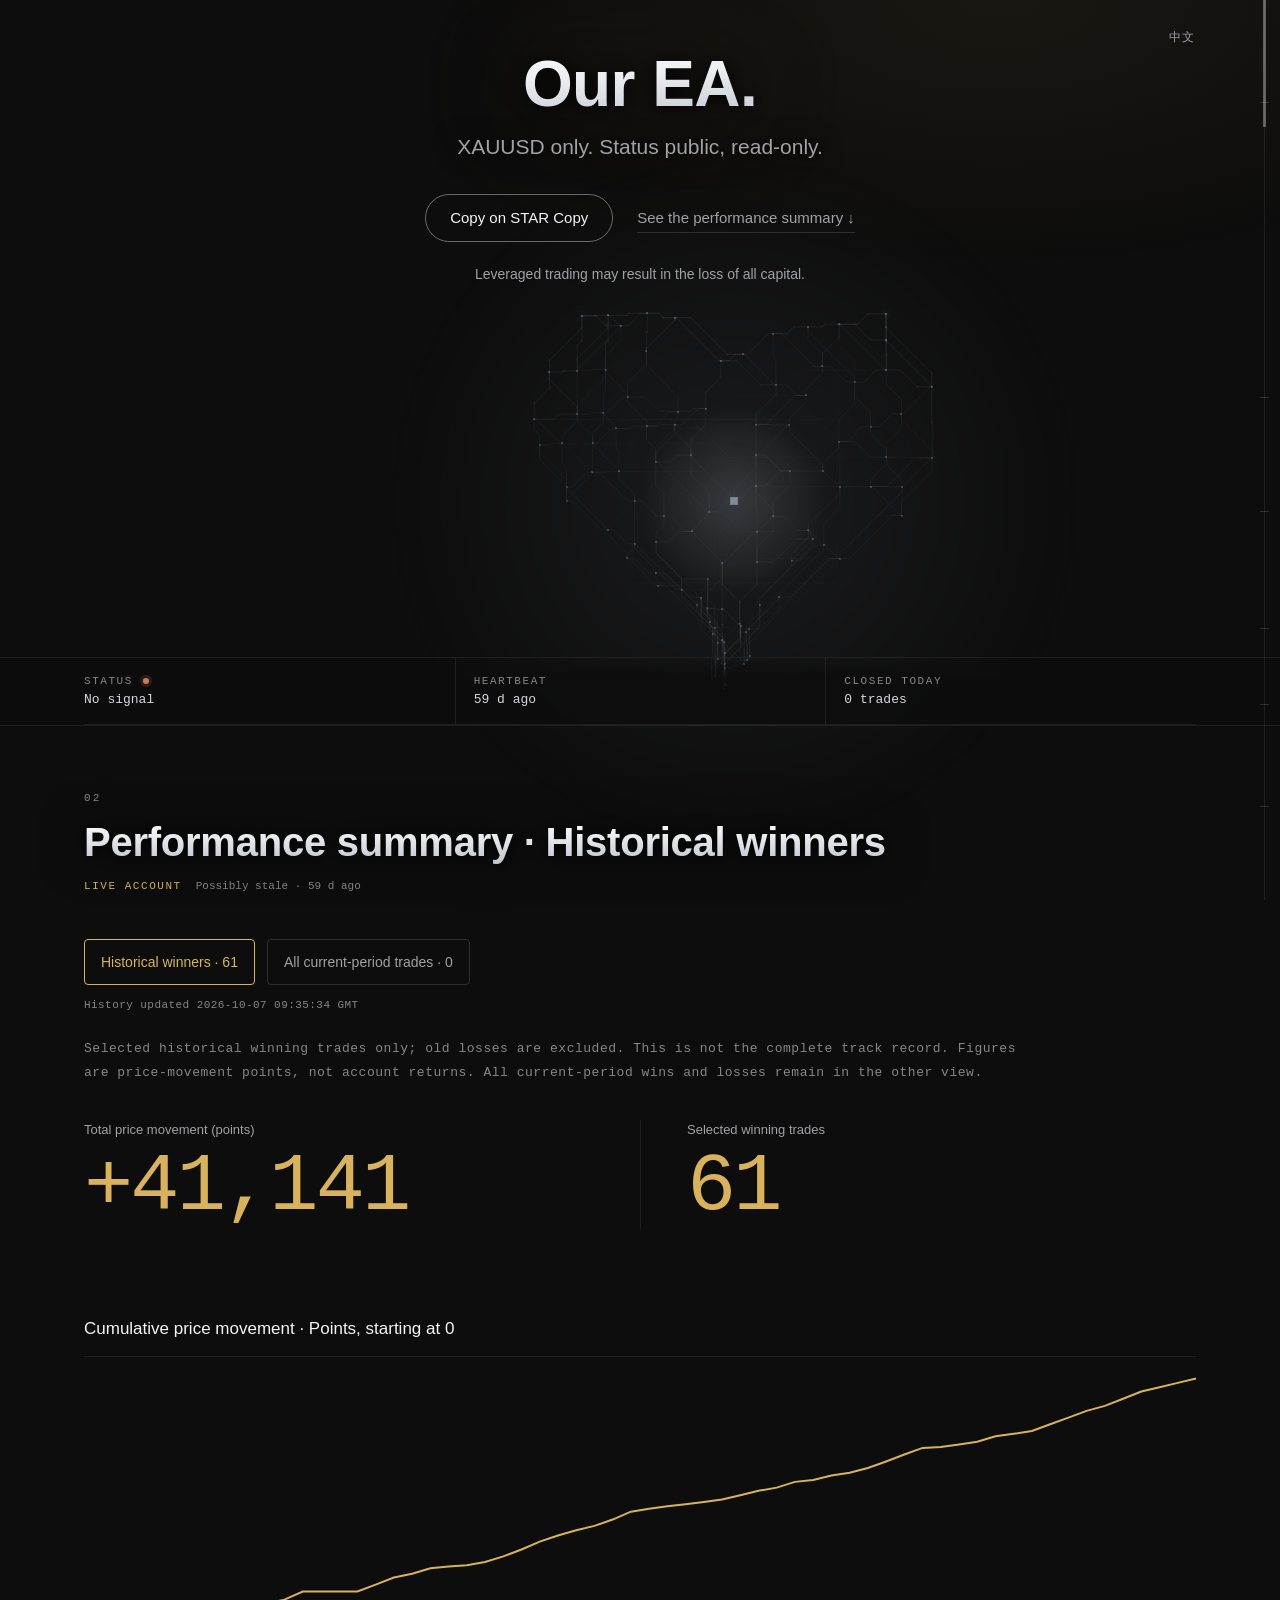
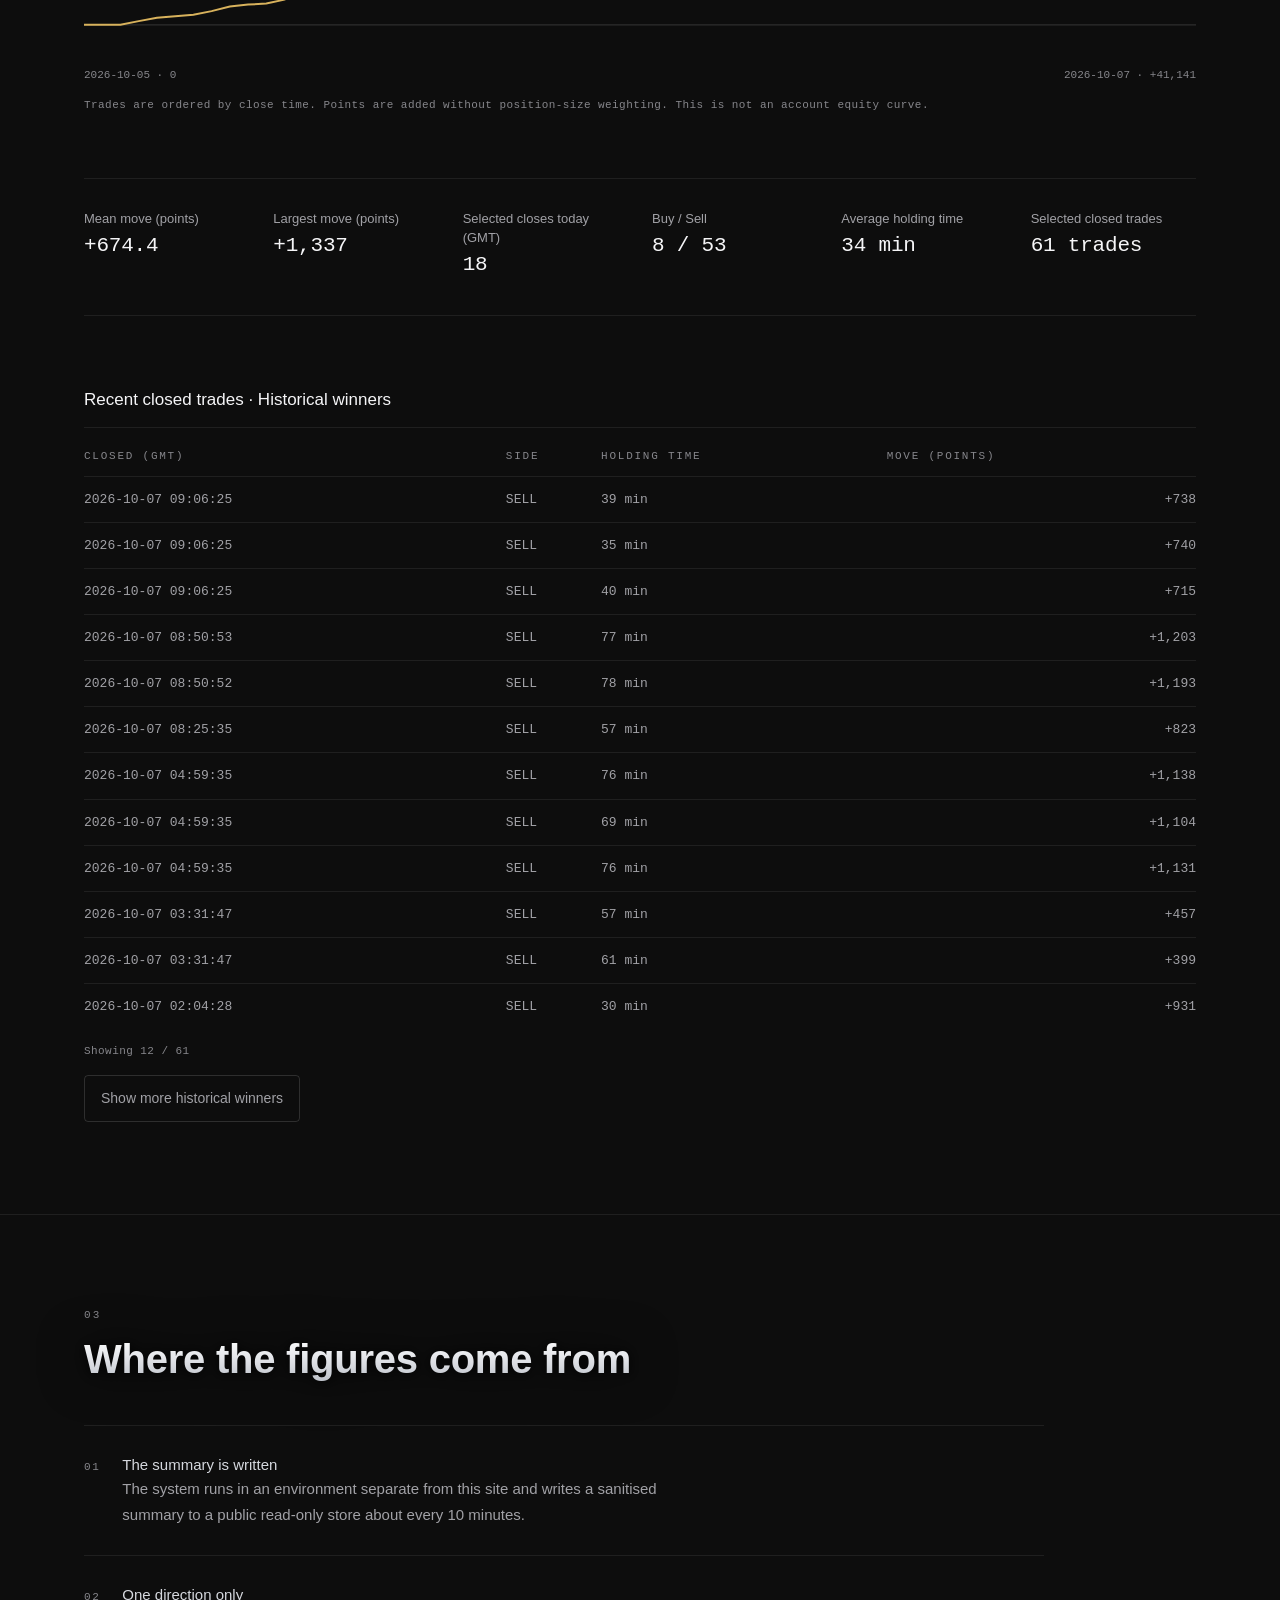
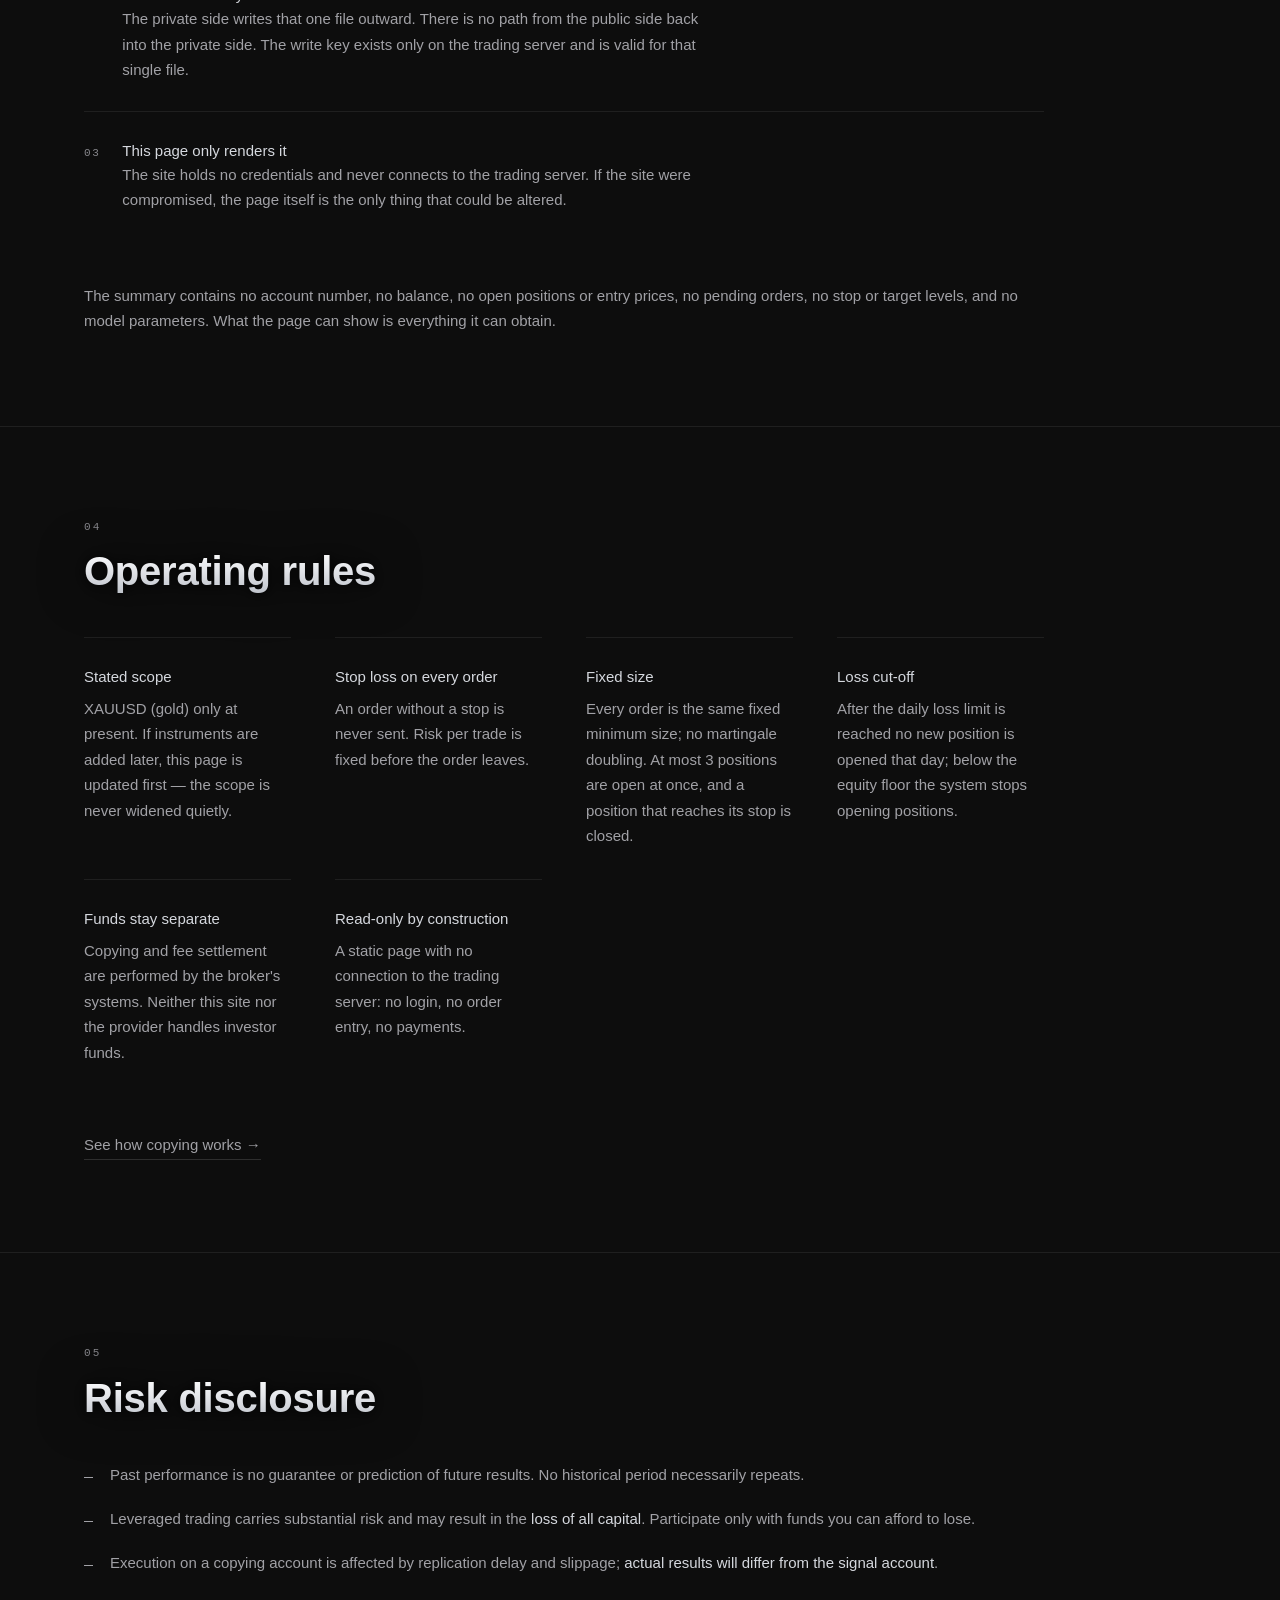
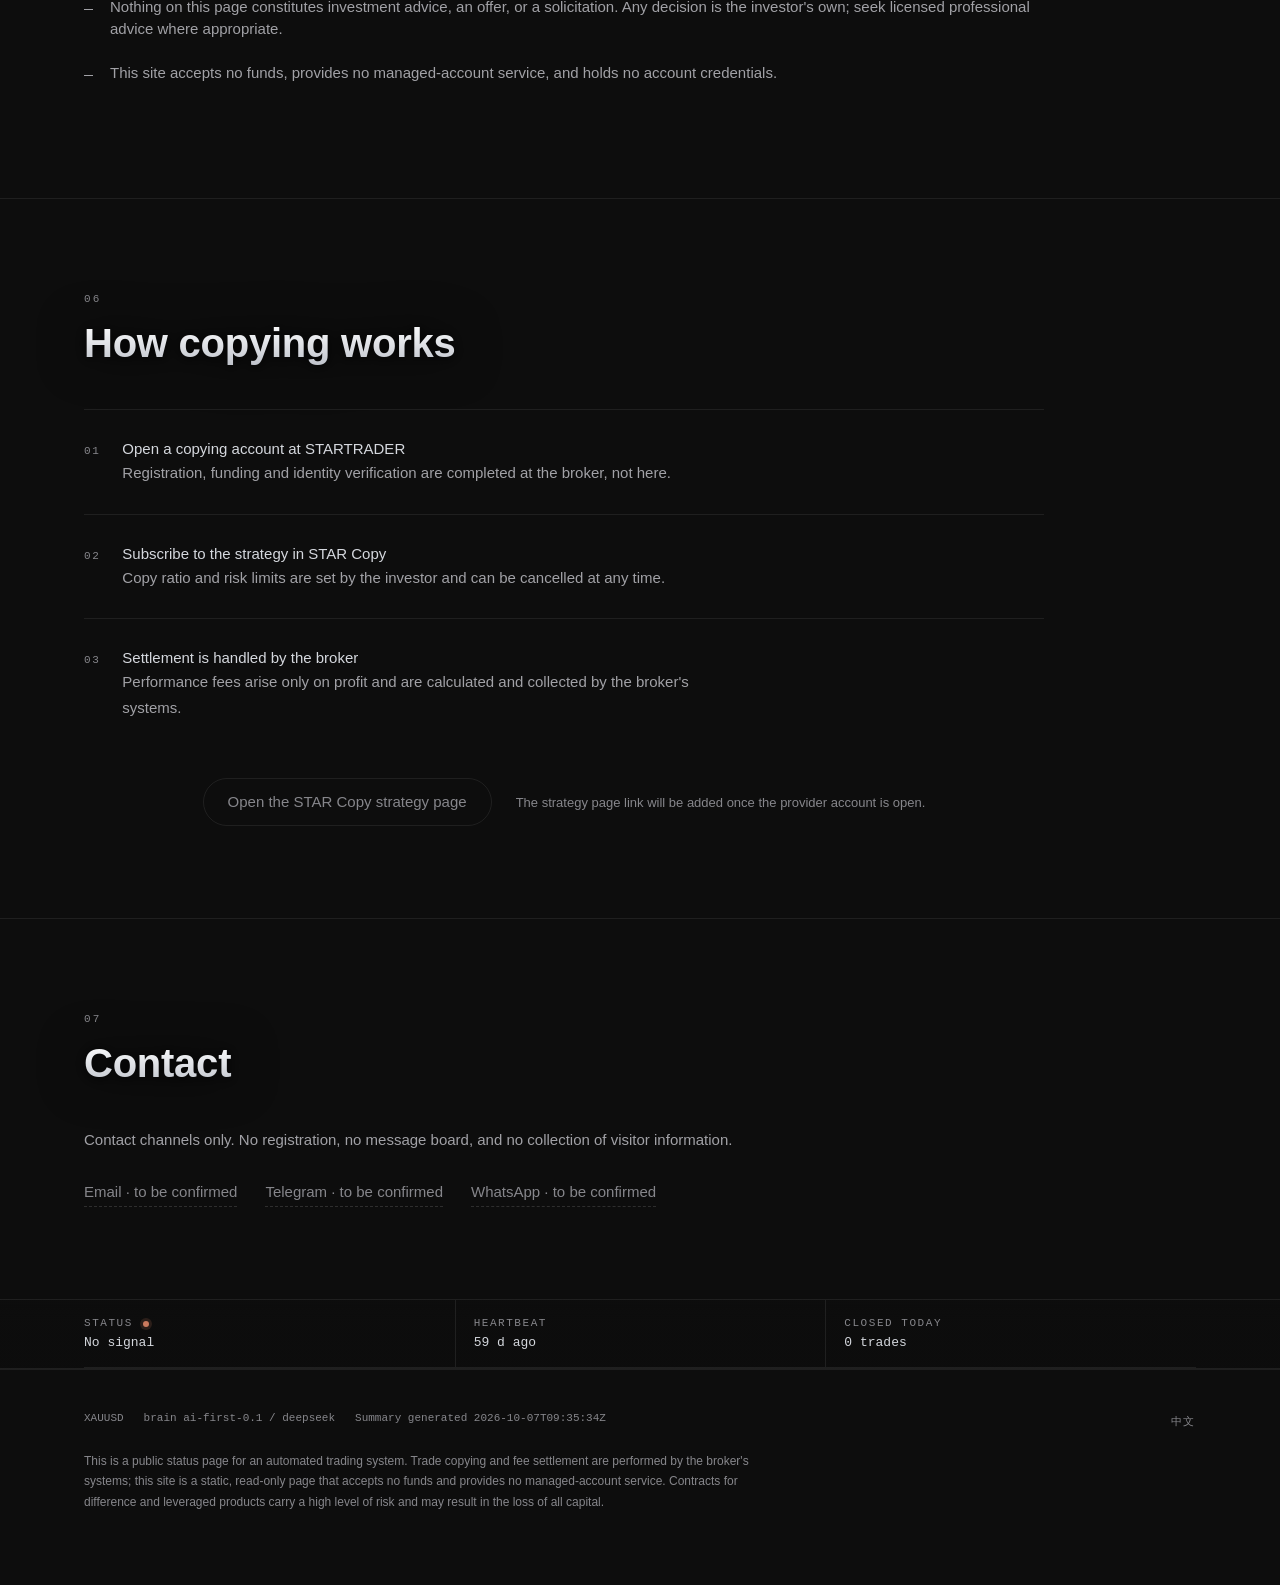
==== commit 9b3af852: "Show historical winners in the main summary and fix invisible reduced-motion rows Owner reported tha" ====
--- a/en/index.html
+++ b/en/index.html
@@ -32,6 +32,7 @@
 }, 2500);
 </script>
 <link rel="stylesheet" href="../assets/style.css">
+<link rel="stylesheet" href="../assets/record-view.css?v=20261007-1">
 </head>
 <body>
 
@@ -254,5 +255,6 @@
 
 <script src="../assets/core.js"></script>
 <script src="../assets/app.js"></script>
+<script src="../assets/record-view.js?v=20261007-1"></script>
 </body>
 </html>
--- a/assets/record-view.css
+++ b/assets/record-view.css
@@ -0,0 +1,29 @@
+/* The original account metrics and the selected-history dashboard never overlap. */
+#performance .record-current[hidden], #performance .record-history[hidden] { display: none !important; }
+#performance.record-view-ready #previousProfitsPanel { display: none !important; }
+.record-controls { display: flex; gap: 12px; flex-wrap: wrap; margin: 0 0 12px; }
+.record-button { background: transparent; border: 1px solid var(--rule); border-radius: 4px; color: var(--mute); font: inherit; font-size: 14px; padding: 12px 16px; min-height: 44px; cursor: pointer; }
+.record-button[aria-pressed="true"] { color: var(--gold); border-color: var(--gold); }
+.record-button:disabled { opacity: .5; cursor: default; }
+.record-button:focus-visible { outline: 2px solid var(--gold); outline-offset: 3px; }
+#performance .record-message { margin: 0 0 24px; }
+.record-history .history-disclosure { margin: 0 0 36px; max-width: 960px; font-size: 13px; line-height: 1.8; }
+.record-history .figures { grid-template-columns: repeat(2, minmax(0, 1fr)); }
+.record-history .fig-v { font-size: clamp(36px, 6.5vw, 82px); overflow-wrap: anywhere; }
+.history-chart svg { display: block; width: 100%; height: clamp(180px, 30vw, 300px); overflow: visible; }
+.history-line { stroke: var(--gold); stroke-width: 2; }
+.history-baseline { stroke: var(--rule); stroke-width: 1; }
+.history-more { margin-top: 16px; }
+@media (max-width: 540px) {
+  .record-controls { display: grid; grid-template-columns: 1fr; }
+  .record-button { text-align: left; }
+  .record-history .fig-k { font-size: 12px; }
+  .record-history .figures { gap: 16px; }
+}
+@media print { .record-controls, .history-more { display: none; } }
+/* The legacy table starts at opacity:0 and relies on an animation to reveal it.
+   With reduced motion that animation is disabled, leaving populated rows blank. */
+.record-history .trades tbody tr { opacity: 1; animation: none; }
+@media (prefers-reduced-motion: reduce) {
+  #performance .trades tbody tr { opacity: 1; animation: none; }
+}
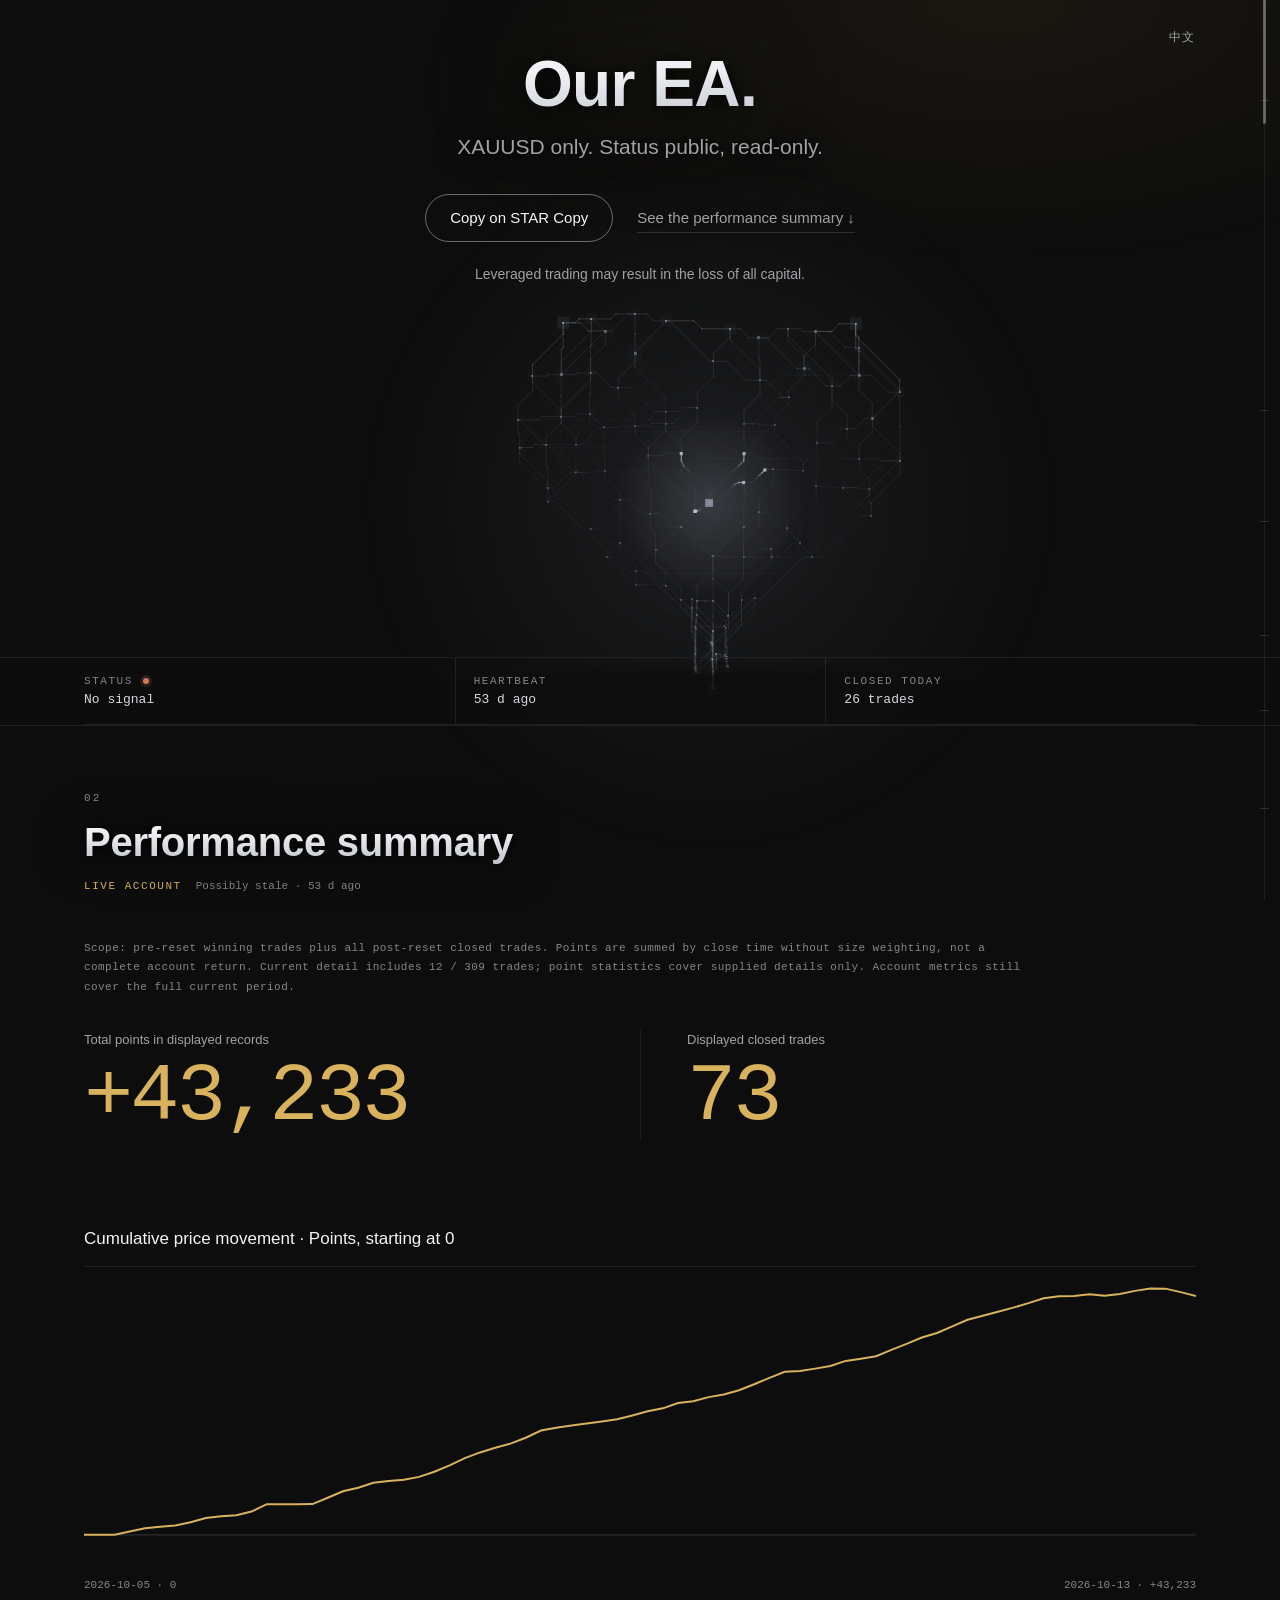
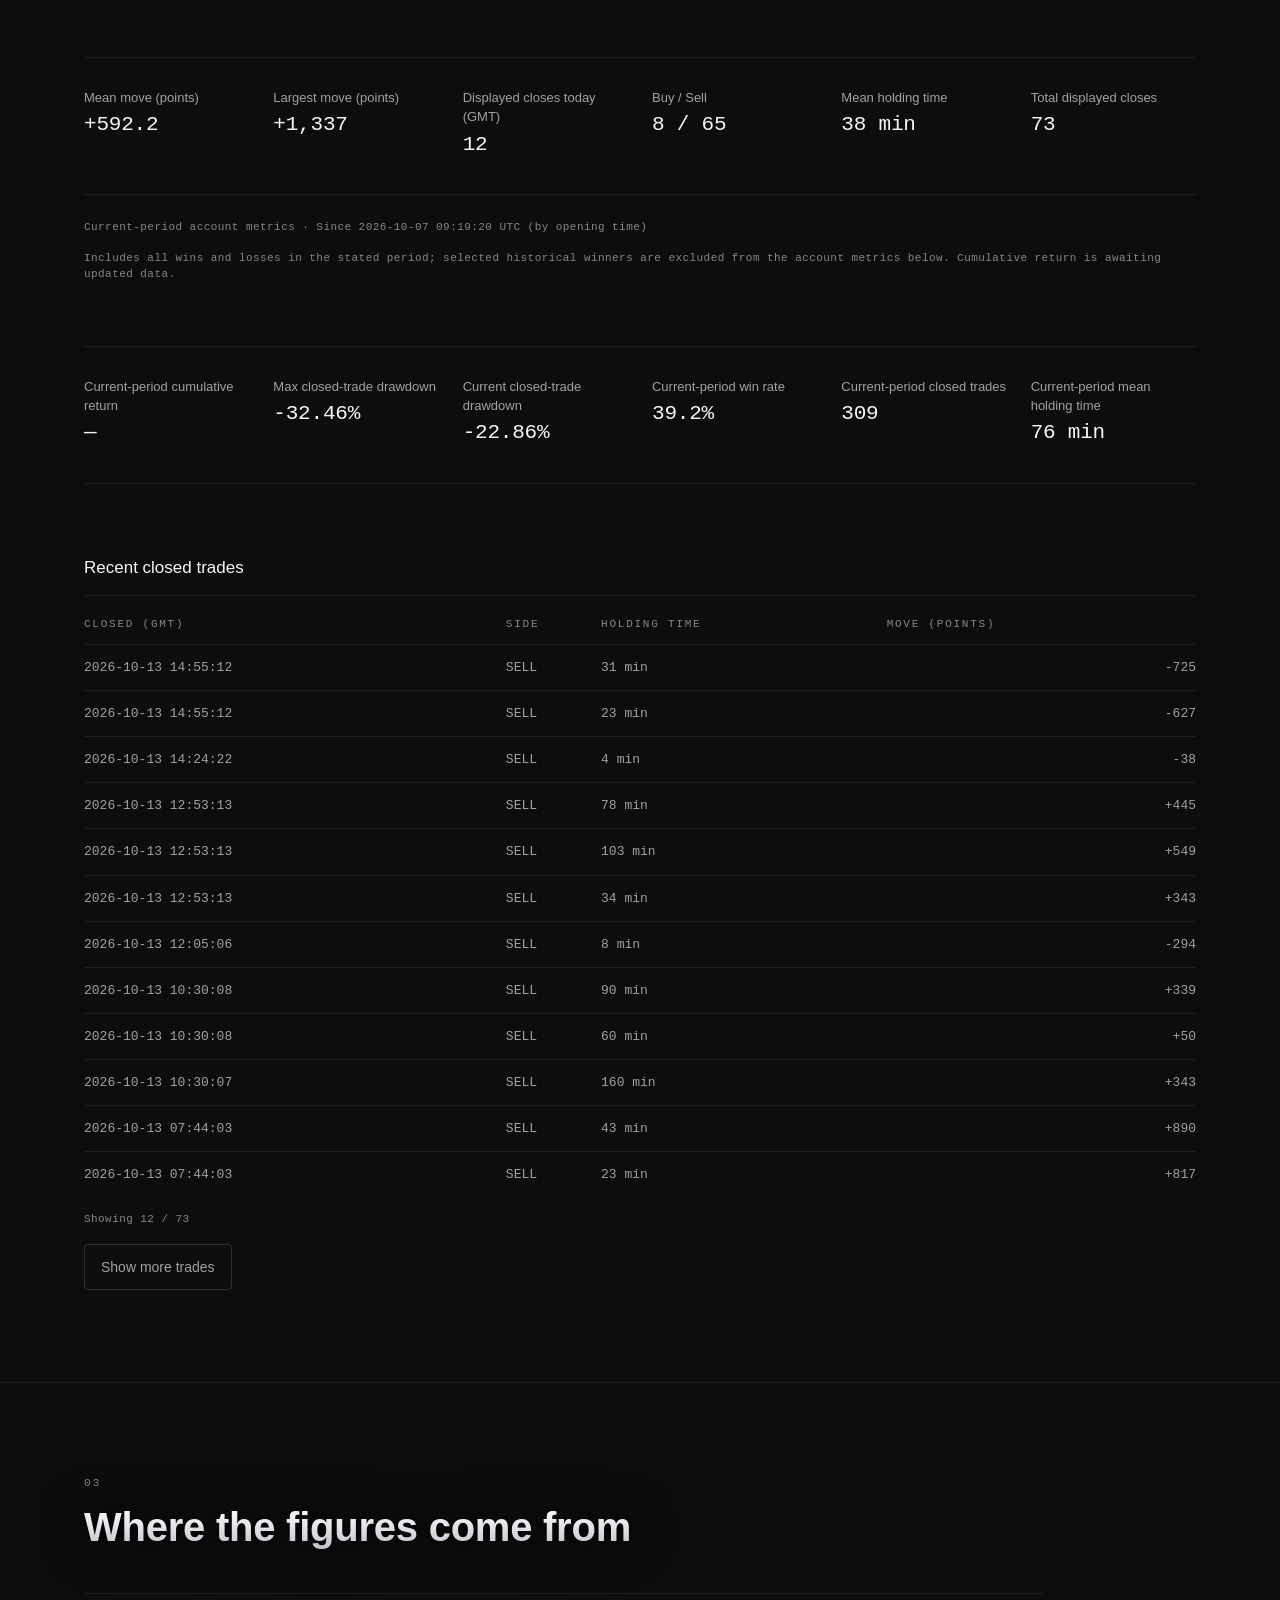
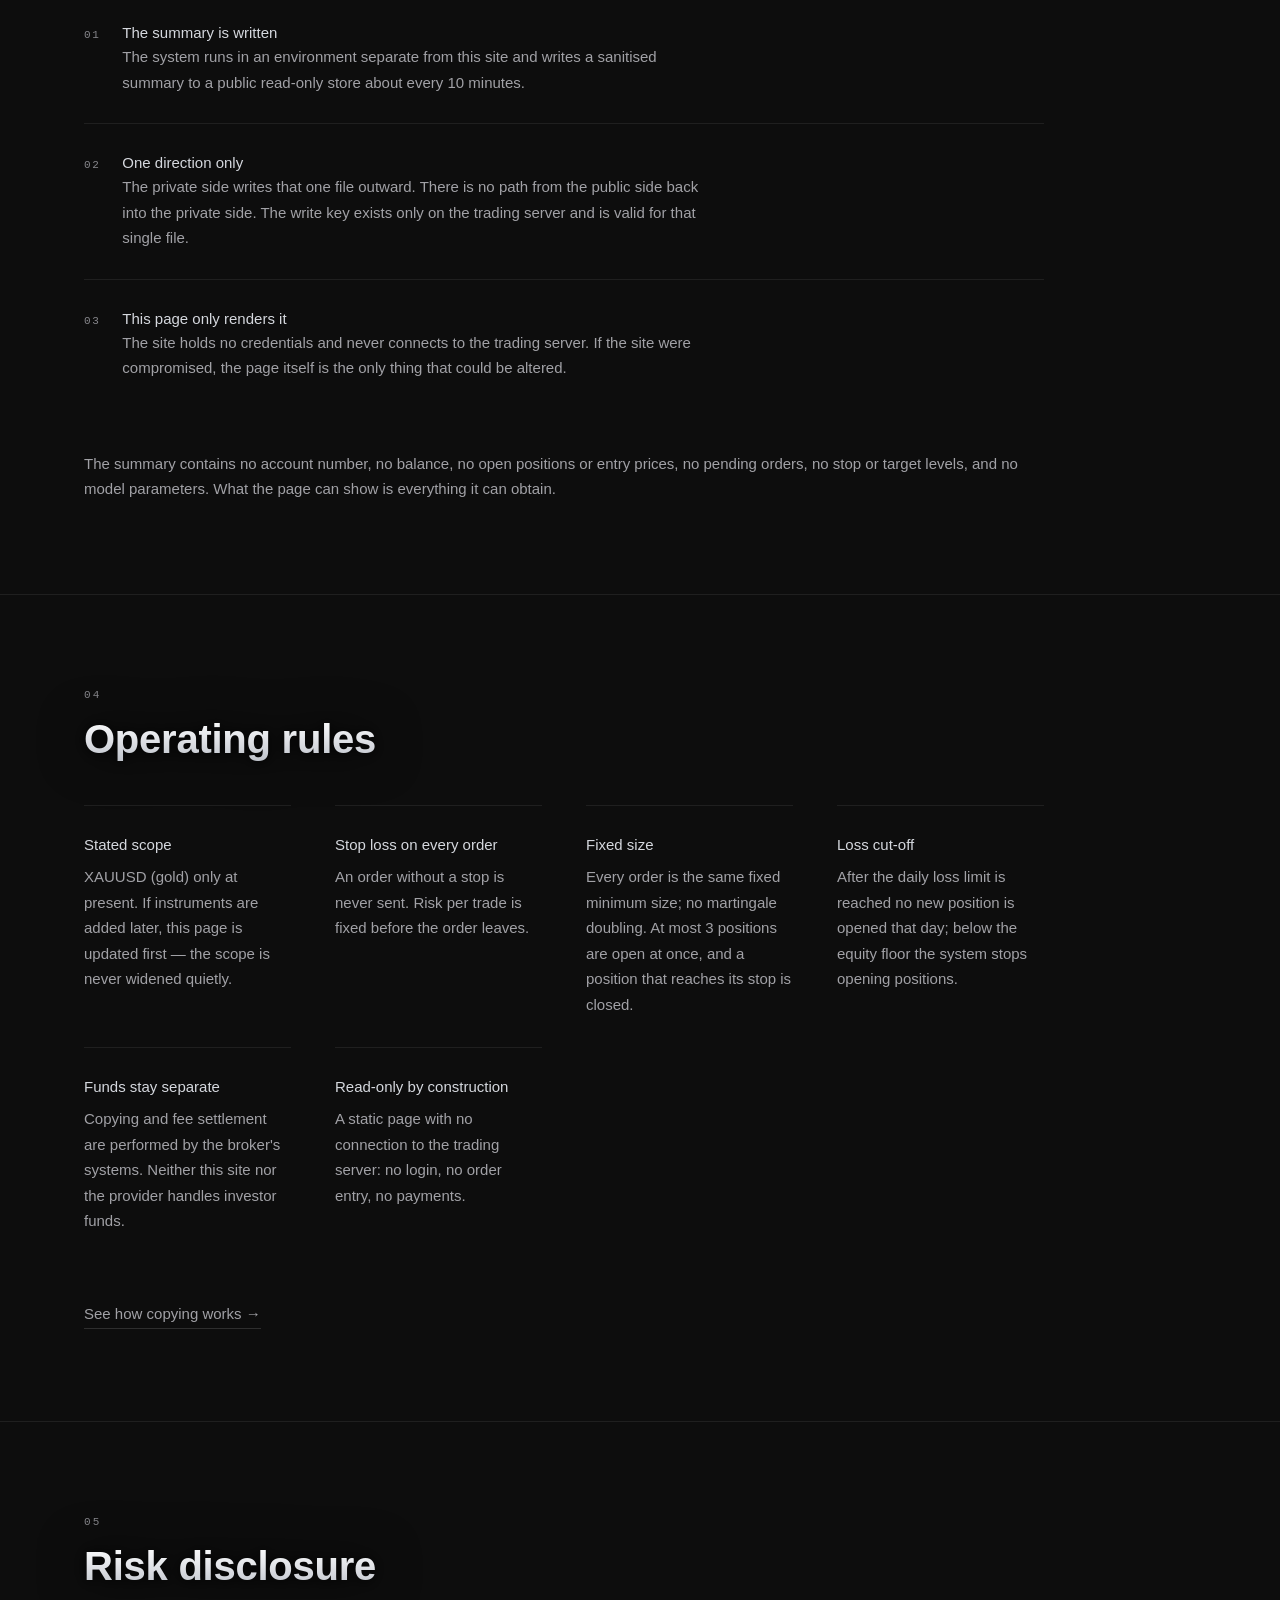
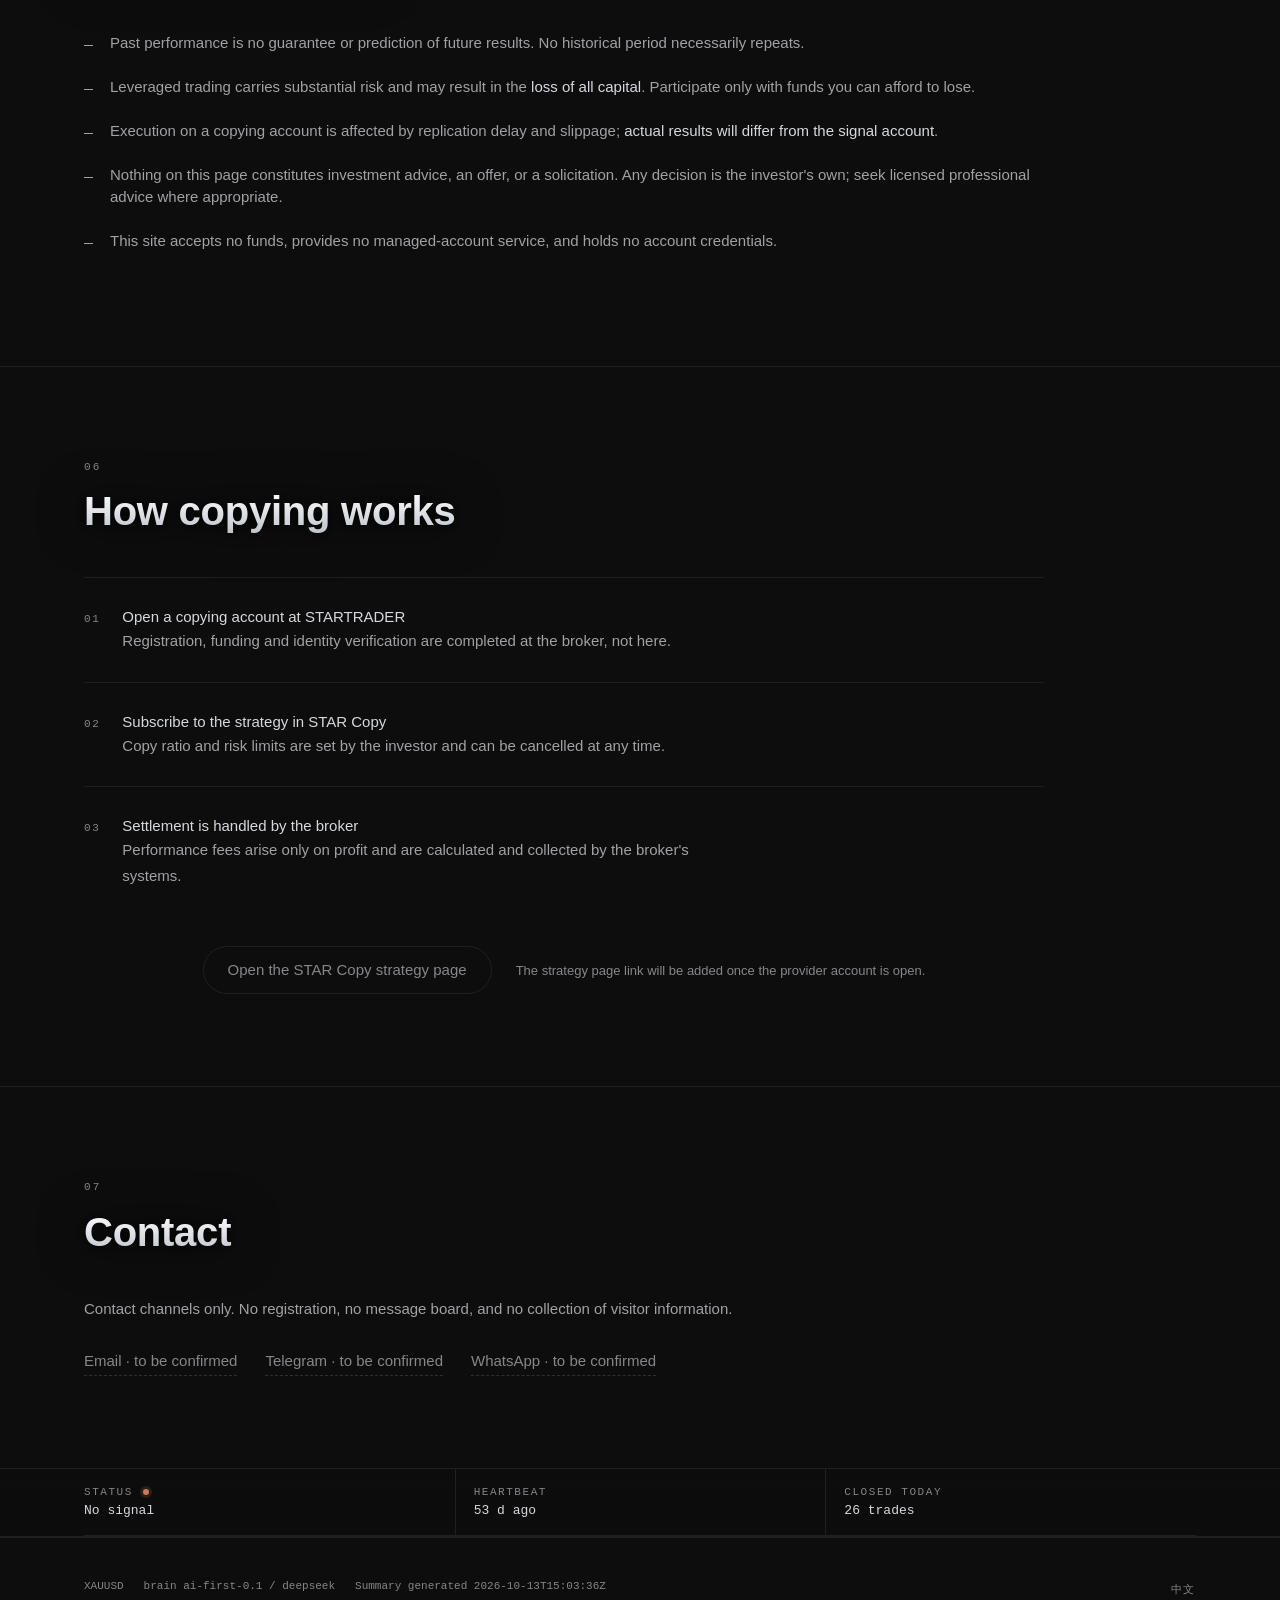
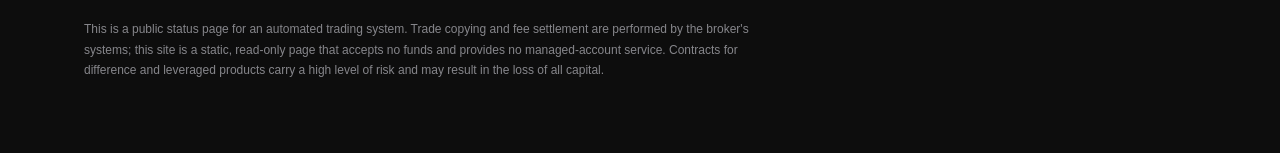
==== commit 42859684: "Show version returns with a clear performance boundary" ====
--- a/en/index.html
+++ b/en/index.html
@@ -255,6 +255,6 @@
 
 <script src="../assets/core.js"></script>
 <script src="../assets/app.js"></script>
-<script src="../assets/record-view.js?v=20261007-1"></script>
+<script src="../assets/record-view.js?v=20261013-1"></script>
 </body>
 </html>
--- a/assets/record-view.css
+++ b/assets/record-view.css
@@ -1,29 +1,23 @@
-/* The original account metrics and the selected-history dashboard never overlap. */
-#performance .record-current[hidden], #performance .record-history[hidden] { display: none !important; }
-#performance.record-view-ready #previousProfitsPanel { display: none !important; }
-.record-controls { display: flex; gap: 12px; flex-wrap: wrap; margin: 0 0 12px; }
-.record-button { background: transparent; border: 1px solid var(--rule); border-radius: 4px; color: var(--mute); font: inherit; font-size: 14px; padding: 12px 16px; min-height: 44px; cursor: pointer; }
-.record-button[aria-pressed="true"] { color: var(--gold); border-color: var(--gold); }
-.record-button:disabled { opacity: .5; cursor: default; }
-.record-button:focus-visible { outline: 2px solid var(--gold); outline-offset: 3px; }
-#performance .record-message { margin: 0 0 24px; }
-.record-history .history-disclosure { margin: 0 0 36px; max-width: 960px; font-size: 13px; line-height: 1.8; }
-.record-history .figures { grid-template-columns: repeat(2, minmax(0, 1fr)); }
-.record-history .fig-v { font-size: clamp(36px, 6.5vw, 82px); overflow-wrap: anywhere; }
-.history-chart svg { display: block; width: 100%; height: clamp(180px, 30vw, 300px); overflow: visible; }
-.history-line { stroke: var(--gold); stroke-width: 2; }
-.history-baseline { stroke: var(--rule); stroke-width: 1; }
-.history-more { margin-top: 16px; }
+/* One summary and one ledger. No record-scope tabs or duplicate panels. */
+#performance .record-message { margin: 0 0 32px; max-width: 960px; line-height: 1.8; }
+.record-unified .figures { grid-template-columns: repeat(2, minmax(0, 1fr)); }
+.record-unified .fig-v { font-size: clamp(36px, 6.5vw, 82px); overflow-wrap: anywhere; }
+.record-chart svg { display: block; width: 100%; height: clamp(180px, 30vw, 300px); }
+.record-line { stroke: var(--gold); stroke-width: 2; }
+.record-baseline { stroke: var(--rule); stroke-width: 1; }
+.record-account { margin-top: 24px; }
+.record-account > .scope { margin-bottom: 8px; }
+.record-table-wrap { overflow-x: auto; }
+.record-more { margin-top: 16px; background: transparent; border: 1px solid var(--rule); border-radius: 4px; color: var(--mute); font: inherit; font-size: 14px; padding: 12px 16px; min-height: 44px; cursor: pointer; }
+.record-more:hover { color: var(--gold); border-color: var(--gold); }
+.record-more:focus-visible { outline: 2px solid var(--gold); outline-offset: 3px; }
+/* Populated rows must remain visible when reveal animations are disabled. */
+.record-unified .trades tbody tr { opacity: 1; animation: none; }
 @media (max-width: 540px) {
-  .record-controls { display: grid; grid-template-columns: 1fr; }
-  .record-button { text-align: left; }
-  .record-history .fig-k { font-size: 12px; }
-  .record-history .figures { gap: 16px; }
+  .record-unified .fig-k { font-size: 12px; }
+  .record-unified .figures { gap: 16px; }
 }
-@media print { .record-controls, .history-more { display: none; } }
-/* The legacy table starts at opacity:0 and relies on an animation to reveal it.
-   With reduced motion that animation is disabled, leaving populated rows blank. */
-.record-history .trades tbody tr { opacity: 1; animation: none; }
 @media (prefers-reduced-motion: reduce) {
   #performance .trades tbody tr { opacity: 1; animation: none; }
 }
+@media print { .record-more { display: none; } }
